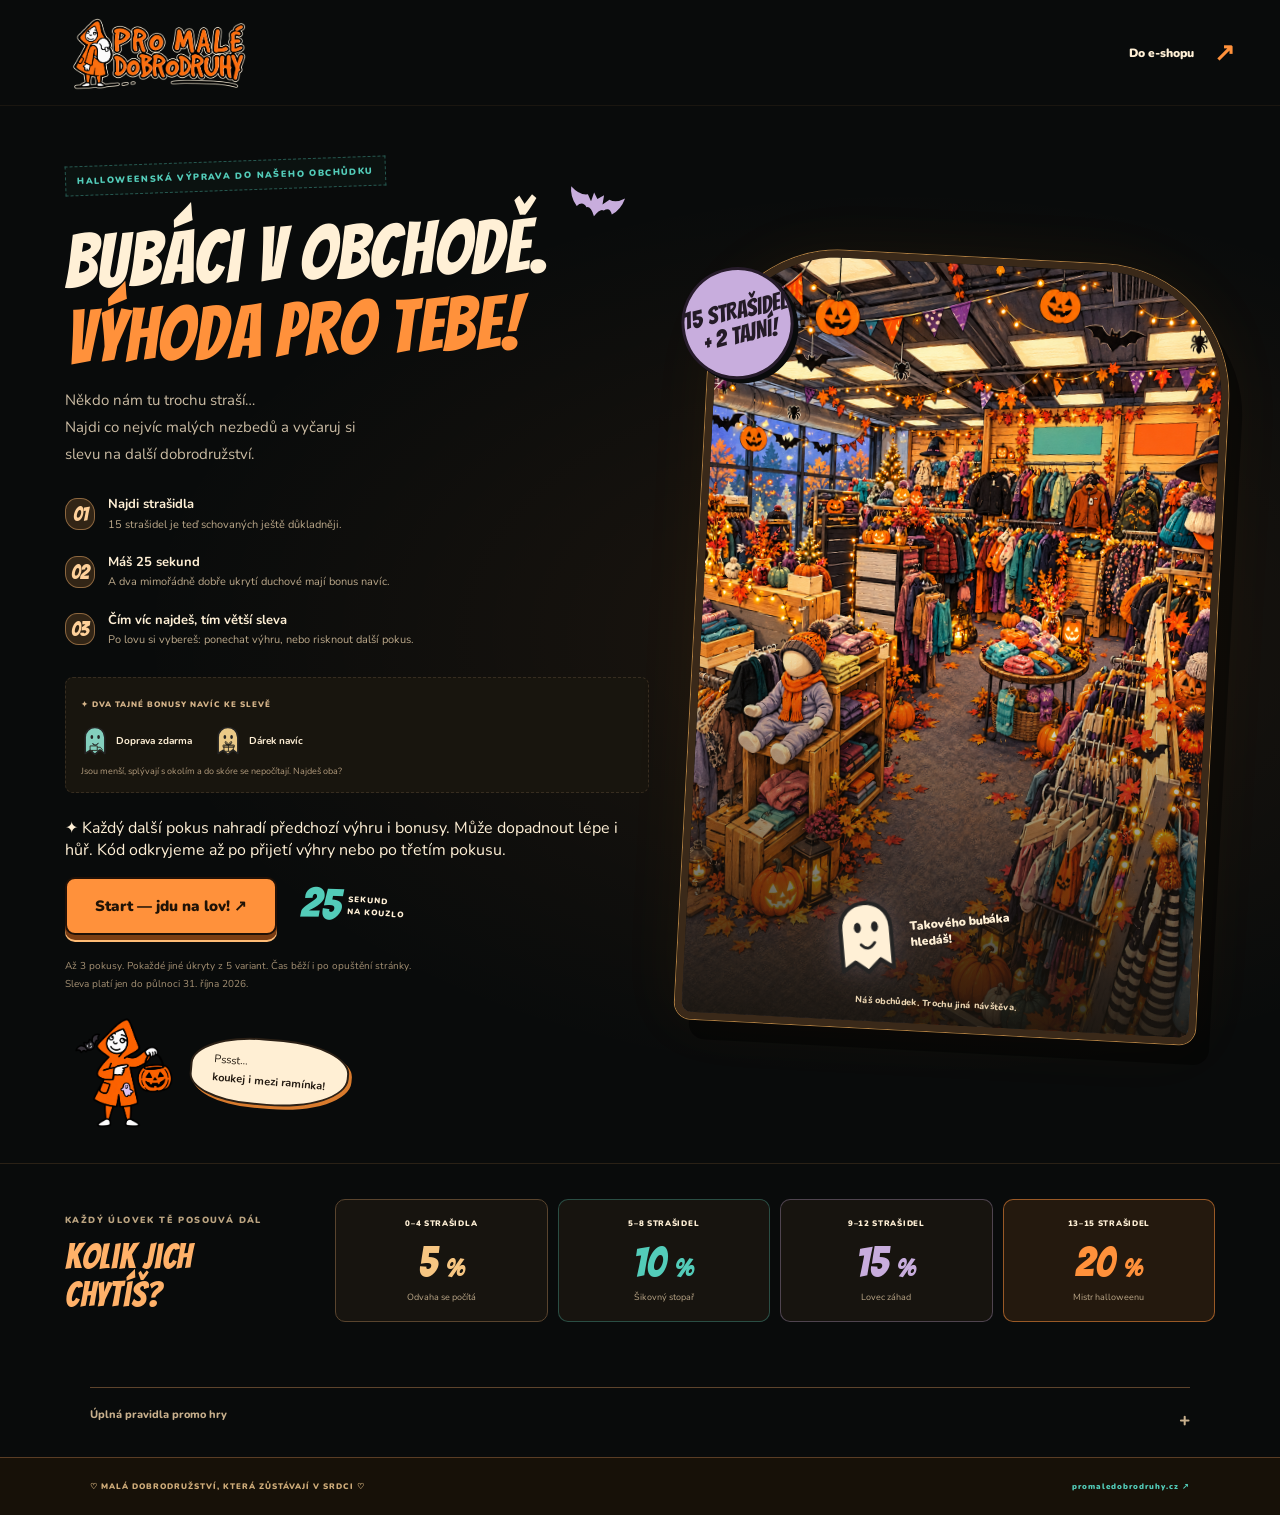
==== lov-strasidel/index.html @ b6579150 "Add three risk-or-keep attempts, delayed coupon reveal and glowing logo" ====
<!doctype html><html lang="cs"><head><meta charset="utf-8"><meta name="viewport" content="width=device-width,initial-scale=1"><meta name="theme-color" content="#090b0b"><title>Lov strašidel | Pro malé dobrodruhy</title><meta name="description" content="V našem obchůdku se schovává 15 strašidel. Za 25 sekund najdi 15 strašidel a dva tajné duchy. Vyčaruj si slevu, dopravu zdarma a dárek navíc."><link rel="stylesheet" href="style.css"></head><body>
<svg class="svg-library" width="0" height="0" aria-hidden="true"><defs><symbol id="ghost" viewBox="0 0 60 76"><path d="M8 66V30C8 1 51 0 52 30v36l-11-8-11 10-11-9Z" fill="currentColor" stroke="#242424" stroke-width="3.5" stroke-linejoin="round"/><ellipse cx="23" cy="29" rx="3" ry="4.5" fill="#242424"/><ellipse cx="38" cy="29" rx="3" ry="4.5" fill="#242424"/><path d="M25 44q6 7 12-1" fill="none" stroke="#242424" stroke-width="2.5" stroke-linecap="round"/></symbol><symbol id="bat" viewBox="0 0 120 65"><path d="M7 9q20 14 35 8l9 12 2-18 9 11 11-10 1 18 11-12q14 4 29-9-3 23-18 36-7-14-17-4-7-4-16 15-10-18-18-14-10-11-19 2Q9 29 7 9Z" fill="currentColor"/></symbol><symbol id="ghost-shipping" viewBox="0 0 60 76"><use href="#ghost"/><path d="M19 49h16v10H19zM35 52h7l4 5v2H35" fill="none" stroke="#29271f" stroke-width="2"/><circle cx="24" cy="60" r="2" fill="#29271f"/><circle cx="41" cy="60" r="2" fill="#29271f"/></symbol><symbol id="ghost-gift" viewBox="0 0 60 76"><use href="#ghost"/><path d="M21 49h21v12H21zM19 47h25v5H19zM31 47v14M31 47c-15-7-4-13 0 0 4-13 15-7 0 0" fill="none" stroke="#29271f" stroke-width="2" stroke-linejoin="round"/></symbol><symbol id="ghost-round" viewBox="0 0 60 76"><path d="M7 65V32C7 1 53 1 53 32v33l-12-7-11 10-11-10Z" fill="currentColor" stroke="#242424" stroke-width="3.5" stroke-linejoin="round"/><ellipse cx="23" cy="29" rx="3" ry="4.5" fill="#242424"/><ellipse cx="38" cy="29" rx="3" ry="4.5" fill="#242424"/><path d="M25 44q6 7 12-1" fill="none" stroke="#242424" stroke-width="2.5" stroke-linecap="round"/></symbol><symbol id="ghost-tall" viewBox="0 0 60 76"><path d="M13 67V28C13-1 48-1 48 28v38l-9-8-9 10-9-9Z" fill="currentColor" stroke="#242424" stroke-width="3.5" stroke-linejoin="round"/><ellipse cx="23" cy="29" rx="3" ry="4.5" fill="#242424"/><ellipse cx="38" cy="29" rx="3" ry="4.5" fill="#242424"/><path d="M25 44q6 7 12-1" fill="none" stroke="#242424" stroke-width="2.5" stroke-linecap="round"/></symbol><symbol id="ghost-tail" viewBox="0 0 60 76"><path d="M7 65V29C7 3 51 1 51 29v27q0 9 7 12l-17-6-11 7-11-10Z" fill="currentColor" stroke="#242424" stroke-width="3.5" stroke-linejoin="round"/><ellipse cx="23" cy="29" rx="3" ry="4.5" fill="#242424"/><ellipse cx="38" cy="29" rx="3" ry="4.5" fill="#242424"/><path d="M25 44q6 7 12-1" fill="none" stroke="#242424" stroke-width="2.5" stroke-linecap="round"/></symbol><symbol id="ghost-wisp" viewBox="0 0 60 76"><path d="M8 65V31C8 5 45 0 50 27l3 32 5 8-17-8-11 10-11-9Z" fill="currentColor" stroke="#242424" stroke-width="3.5" stroke-linejoin="round"/><ellipse cx="23" cy="29" rx="3" ry="4.5" fill="#242424"/><ellipse cx="38" cy="29" rx="3" ry="4.5" fill="#242424"/><path d="M25 44q6 7 12-1" fill="none" stroke="#242424" stroke-width="2.5" stroke-linecap="round"/></symbol></defs></svg>
<header class="site-header"><a href="#" id="home" aria-label="Pro malé dobrodruhy, úvod hry"><img src="logo.png" width="230" height="100" alt="Pro malé dobrodruhy"></a><a href="https://www.promaledobrodruhy.cz/" target="_blank" rel="noopener" class="shop-link">Do e-shopu <span>↗</span></a></header>
<main>
<section id="intro" class="screen intro-screen" aria-labelledby="intro-title"><div class="intro-copy"><span class="tag">HALLOWEENSKÁ VÝPRAVA DO NAŠEHO OBCHŮDKU</span><h1 id="intro-title">Bubáci v obchodě.<br><em>Výhoda pro tebe!</em><svg class="headline-bat" aria-hidden="true"><use href="#bat"/></svg></h1><p class="intro-lead">Někdo nám tu trochu straší…<br>Najdi co nejvíc malých nezbedů a vyčaruj si<br class="desktop"> slevu na další dobrodružství.</p><div class="quick-rules"><div><span>01</span><p><b>Najdi strašidla</b><br>15 strašidel je teď schovaných ještě důkladněji.</p></div><div><span>02</span><p><b>Máš 25 sekund</b><br>A dva mimořádně dobře ukrytí duchové mají bonus navíc.</p></div><div><span>03</span><p><b>Čím víc najdeš, tím větší sleva</b><br>Po lovu si vybereš: ponechat výhru, nebo risknout další pokus.</p></div></div><div class="secret-guide"><span class="secret-label">✦ DVA TAJNÉ BONUSY NAVÍC KE SLEVĚ</span><div><span><svg aria-hidden="true"><use href="#ghost-shipping"/></svg><b>Doprava zdarma</b></span><span><svg aria-hidden="true"><use href="#ghost-gift"/></svg><b>Dárek navíc</b></span></div><p>Jsou menší, splývají s okolím a do skóre se nepočítají. Najdeš oba?</p></div><p class="attempt-intro">✦ Každý další pokus nahradí předchozí výhru i bonusy. Může dopadnout lépe i hůř. Kód odkryjeme až po přijetí výhry nebo po třetím pokusu.</p><div class="start-row"><button id="start" class="button primary" disabled>Načítám obchůdek…</button><div class="time-badge"><b>25</b><span>SEKUND<br>NA KOUZLO</span></div></div><p id="start-error" role="alert" class="error"></p><p class="fine-print">Až 3 pokusy. Pokaždé jiné úkryty z 5 variant. Čas běží i po opuštění stránky.<br>Sleva platí jen do půlnoci 31. října 2026.</p><div class="mascot-note"><img src="dobrodruh.png" alt="Halloweenský dobrodruh s dýňovým košíkem"><p>Pssst…<br><b>koukej i mezi ramínka!</b></p></div></div><div class="shop-preview"><span class="preview-sticker">15 STRAŠIDEL<br>+ 2 TAJNÍ!</span><img id="preview-image" src="shop.png" alt="Kreslená halloweenská podoba našeho skutečného obchůdku s okny vlevo, regály, oblečením a uličkou uprostřed"><div class="preview-shade"></div><div class="ghost-example"><svg aria-hidden="true"><use href="#ghost"/></svg><span>Takového bubáka hledáš!</span></div><span class="preview-caption">Náš obchůdek. Trochu jiná návštěva.</span></div></section>
<section id="reward-guide" class="reward-guide" aria-labelledby="reward-title"><div class="reward-heading"><span class="eyebrow">KAŽDÝ ÚLOVEK TĚ POSOUVÁ DÁL</span><h2 id="reward-title">Kolik jich chytíš?</h2></div><div class="reward-tiers"><div><span>0–4 STRAŠIDLA</span><b>5 <small>%</small></b><em>Odvaha se počítá</em></div><div><span>5–8 STRAŠIDEL</span><b>10 <small>%</small></b><em>Šikovný stopař</em></div><div><span>9–12 STRAŠIDEL</span><b>15 <small>%</small></b><em>Lovec záhad</em></div><div><span>13–15 STRAŠIDEL</span><b>20 <small>%</small></b><em>Mistr halloweenu</em></div></div></section>
<section id="play" class="screen play-screen" hidden aria-labelledby="play-title"><div class="play-top"><div><span class="attempt-chip" id="attempt-label">POKUS 1 / 3</span><span class="eyebrow">LOV STRAŠIDEL</span><h2 id="play-title">Kdepak se schováváte?</h2></div><button id="zoom" class="small-button" aria-pressed="false">⊕ Zvětšit scénu</button></div><div class="play-layout"><aside class="game-sidebar"><div class="side-mascot"><img src="dobrodruh.png" alt=""><p>Najdi mě!<svg aria-hidden="true"><use href="#ghost"/></svg></p></div><div class="side-tip"><b>Malí, ale dobře schovaní.</b><p>Hledej i drobné tvářičky, které splývají s oblečením. Dva úplně nejmenší duchové mají tajné bonusy.</p></div><p class="side-footnote">Na mobilu můžeš scénu zvětšit a posouvat prstem.</p></aside><div class="game-center"><div class="hud"><div class="timer-wrap"><span>ZBÝVÁ</span><b id="time">0:25</b><div class="time-track"><i id="time-fill"></i></div></div><div class="score-wrap"><span>NALEZENO</span><b><span id="score">0</span><small> / 15</small></b></div><div class="reward-wrap"><span>TVÁ SLEVA</span><b id="live-reward">5 %</b></div></div><div class="bonus-status"><div id="bonus-shipping"><svg aria-hidden="true"><use href="#ghost-shipping"/></svg><span>Doprava zdarma<b>Zatím skryté</b></span></div><div id="bonus-gift"><svg aria-hidden="true"><use href="#ghost-gift"/></svg><span>Dárek navíc<b>Zatím skryté</b></span></div></div><p id="bonus-toast" class="bonus-toast" role="status" hidden></p><div id="scene-scroll" class="scene-scroll" tabindex="0" role="region" aria-label="Herní scéna obchůdku. Při zvětšení lze scénu posouvat."><div id="scene" class="scene"><img id="scene-image" src="shop.png" alt="Halloweensky vyzdobený obchod. Najdi ukrytá strašidla mezi regály, oblečením a dekoracemi." draggable="false"><div id="targets"></div><div id="countdown" class="countdown" hidden><span>PŘIPRAV OSTRÝ ZRAK</span><b id="count-number">3</b><p>Za chvíli vypustíme strašidla…</p></div></div></div><div class="game-bottom"><p id="next-reward">Ještě 5 strašidel pro slevu 10 %.</p><button id="back-result" class="small-button" hidden>Zpět k mému kódu ↗</button><span id="play-hint">Každé strašidlo můžeš chytit jen jednou.</span></div></div><aside class="progress-sidebar"><span class="eyebrow">CESTA ZA VÝHODOU</span><ol id="progress-tiers"><li data-min="13"><b>20 %</b><span>13–15 strašidel</span></li><li data-min="9"><b>15 %</b><span>9–12 strašidel</span></li><li data-min="5"><b>10 %</b><span>5–8 strašidel</span></li><li data-min="0" class="reached"><b>5 %</b><span>0–4 strašidla</span></li></ol><p>Jen do půlnoci<br><b>31. října</b></p></aside></div></section>
<section id="results" class="screen result-screen" hidden aria-labelledby="result-title"><div class="result-art"><img src="dobrodruh.png" alt="Dobrodruh slaví tvůj halloweenský úlovek"><svg class="result-ghost" aria-hidden="true"><use href="#ghost"/></svg><span>✧</span></div><div class="result-card"><span class="tag">ABRAKADABRA… MÁŠ DOLOVENO!</span><p id="result-stage" class="result-stage">VÝSLEDEK POKUSU</p><div class="result-count"><b id="final-score">0</b><span>Z 15 STRAŠIDEL</span></div><h1 id="result-title">Vyčaroval/a sis<br><em>slevu <span id="final-percent">5</span> %!</em></h1><p id="result-description"></p><div id="result-bonuses" class="result-bonuses"></div><div id="decision" class="decision" hidden><h2>Ponecháš si výhru?</h2><p>Další pokus <b>nahradí tuto slevu i nalezené bonusy</b>. Výhra může být vyšší i nižší. K předchozí už se nevrátíš.</p><button id="accept" class="button primary">Ponechat výhru a odkrýt kód ↗</button><button id="retry" class="button retry-button">Zkusit znovu</button><span>Nový pokus = nové úkryty. Stejná varianta se neopakuje.</span></div><div id="final-actions" hidden><div class="coupon"><span>JEDEN KÓD PRO VŠECHNY TVÉ VÝHODY</span><div><b id="coupon-code"></b><button id="copy" class="small-button">Zkopírovat</button></div></div><p id="copy-status" role="status"></p><p class="expiry">⏳ Sleva platí jen do půlnoci 31. října 2026.</p><a class="button primary" href="https://www.promaledobrodruhy.cz/" target="_blank" rel="noopener">Vybrat si dobrodružství <span>↗</span></a><button id="review" class="review-button">Prohlédnout, kde se strašidla schovávala</button><p class="fine-print">Na nákup od 800 Kč, maximální sleva 500 Kč. Bonusy jsou součástí kódu, nelze kombinovat s dalšími promo kódy.<br>Ukázka promo akce — kód čeká na aktivaci v e-shopu.</p></div></div></section>
<details id="full-rules"><summary>Úplná pravidla promo hry <span>+</span></summary><div><p>Máš nejvýše 3 pokusy po 25 sekundách. Na začátku náhodně vybereme pořadí z 5 různých variant úkrytů a vzhledu duchů. V tvých třech pokusech se varianta neopakuje a obnovení stránky ji nezmění. Po prvním a druhém pokusu můžeš výhru přijmout, nebo ji zahodit a hrát znovu. Další pokus ruší předchozí slevu i bonusy; nezachovává se nejlepší výsledek. Přijetím výhry hra končí. Po třetím pokusu se přijme poslední výhra automaticky. Kód se ukáže až při přijetí konečné výhry. Prohlídka úkrytů je dostupná až po uzavření hry.</p><p>V obchůdku je 15 běžných strašidel a 2 mimořádně obtížní bonusoví duchové. Bonusový duch s vozíkem odemkne dopravu zdarma, duch s balíčkem dárek k objednávce. Každý bonus lze získat jednou a slevu nesnižuje. Bonusoví duchové se do počtu pro slevu nezapočítávají. Po stisknutí Start proběhne krátké odpočítání a začne běžet 25 sekund. Každé strašidlo se započítá jednou. Hra končí po 25 sekundách nebo ihned po nalezení všech 15 běžných strašidel a obou bonusových duchů. Samotné nalezení 15 běžných strašidel čas neukončí, aby zůstala šance najít bonusy. Čas pokračuje i po přepnutí karty či obnovení stránky.</p><p>0–4 úlovky = sleva 5 %, 5–8 = 10 %, 9–12 = 15 %, 13–15 = 20 %. Slevu a nalezené bonusy obdržíš pod jedním společným kódem až po potvrzení výhry. Předchozí kódy se nezobrazují. Konkrétní dárek bude upřesněn před kampaní. Navržené podmínky: nákup od 800 Kč, maximální sleva 500 Kč, bez kombinace s dalšími kódy. Platnost jen do půlnoci 31. 10. 2026, čas v Praze. Podmínky je třeba potvrdit a kódy nastavit v e-shopu před rozesílkou.</p><p>Nejvýše 3 pokusy v tomto prohlížeči. Průběh, použité varianty a konečný výsledek se ukládají pouze do jeho místního úložiště; vymazání dat nebo jiné zařízení tento limit obejde. Pro ostré omezení na jednoho příjemce emailu je potřeba napojit jedinečné pozvánky a serverové ověření. Jde o ukázku připravované promo akce, kódy zatím nejsou aktivní.</p></div></details>
</main><footer><span>♡ MALÁ DOBRODRUŽSTVÍ, KTERÁ ZŮSTÁVAJÍ V SRDCI ♡</span><a href="https://www.promaledobrodruhy.cz/" target="_blank" rel="noopener">promaledobrodruhy.cz ↗</a></footer><div id="live" class="sr-only" aria-live="polite"></div><script type="module" src="app.js"></script></body></html>
---- lov-strasidel/style.css ----
@import url('https://fonts.googleapis.com/css2?family=Bangers&family=Nunito:wght@400;600;700;800;900&display=swap');
:root{--black:#090b0b;--cream:#fff0d6;--orange:#ff913b;--mint:#53ccb9;--purple:#c8addd}*{box-sizing:border-box}[hidden]{display:none!important}html{scroll-behavior:smooth}body{margin:0;color:var(--cream);background:var(--black);font-family:Nunito,Arial,sans-serif}a{color:inherit;text-decoration:none}button{font:inherit;cursor:pointer}button:disabled{cursor:default}button:focus-visible,a:focus-visible,summary:focus-visible,.scene-scroll:focus-visible{outline:3px solid var(--mint);outline-offset:5px}.svg-library{position:absolute;pointer-events:none}.site-header{max-width:1320px;margin:auto;padding:10px 45px;height:106px;display:flex;align-items:center;justify-content:space-between;border-bottom:1px solid #4d382340}.site-header img{width:225px;height:90px;object-fit:contain}.shop-link{display:flex;align-items:center;gap:20px;font-size:12px;font-weight:900}.shop-link span{color:var(--orange);font-size:25px}main{max-width:1320px;margin:auto}.intro-screen{display:grid;grid-template-columns:1.12fr 1fr;gap:45px;padding:55px 65px 35px;position:relative;isolation:isolate}.intro-screen:before{content:'';position:absolute;inset:0;z-index:-1;background:radial-gradient(ellipse at 70% 50%,#ff913b15,transparent 60%)}.tag{display:inline-block;color:var(--mint);border:1px dashed #53ccb960;padding:8px 11px;font-size:9px;font-weight:900;letter-spacing:1.4px;transform:rotate(-2deg);background:#10221d55}h1{font:400 clamp(56px,5.8vw,84px)/1.02 Bangers,Impact,sans-serif;letter-spacing:.7px;margin:23px 0 22px;position:relative;transform:rotate(-2deg)}h1 em{font-style:normal;color:var(--orange)}.headline-bat{position:absolute;width:62px;height:37px;right:20px;top:-20px;color:var(--purple);transform:rotate(15deg)}.intro-lead{font-size:15px;color:#cbbca4;line-height:1.8}.quick-rules{margin:25px 0 27px;display:grid;gap:17px}.quick-rules>div{display:flex;gap:13px;align-items:center}.quick-rules>div>span{width:30px;height:32px;display:grid;place-items:center;background:#322516;border:1px solid #8d673f;color:#ffd19a;border-radius:40% 47% 40% 45%;font:20px Bangers}.quick-rules p{margin:0;font-size:11px;line-height:1.7;color:#bba88a}.quick-rules b{font-size:13px;color:#fff0d6}.start-row{display:flex;align-items:center;gap:24px}.button{border:2px solid #211107;border-radius:10px;background:var(--orange);color:#211306;padding:17px 28px;display:flex;align-items:center;justify-content:center;gap:20px;font-size:15px;font-weight:900;box-shadow:0 5px 0 #7b3d13,0 7px 0 #ffbb75;transition:transform .2s,filter .2s}.button:hover:not(:disabled){filter:brightness(1.08);transform:translateY(-2px)}.button:disabled{background:#574430;color:#c5b5a0;box-shadow:none}.time-badge{display:flex;gap:8px;align-items:center;transform:rotate(4deg)}.time-badge b{font:43px Bangers;color:var(--mint)}.time-badge span{font-size:8px;line-height:1.5;letter-spacing:1px;font-weight:900}.fine-print{font-size:10px;line-height:1.8;color:#a59174;margin-top:22px}.error{color:#ffc796;font-size:12px;line-height:1.7}.error:empty{display:none}.mascot-note{display:flex;height:130px;align-items:center;gap:0;margin:15px 0 -10px 0}.mascot-note img{width:125px;height:125px;object-fit:contain}.mascot-note p{font-size:11px;line-height:1.6;background:#ffefd4;color:#231a11;border-radius:45% 43% 50% 39%;padding:14px 21px;transform:rotate(5deg);border:2px solid #2b2016;box-shadow:3px 3px 0 #d97b2d}.shop-preview{position:relative;align-self:center;width:100%;border:7px solid #3a2919;border-radius:130px 130px 16px 16px;transform:rotate(3deg);box-shadow:0 0 0 1px #ad7d41,15px 20px 0 #0007,0 0 65px #ff8b1a0e;isolation:isolate}.shop-preview>img{width:100%;display:block;border-radius:123px 123px 9px 9px;aspect-ratio:2/3;object-fit:cover}.preview-sticker{position:absolute;top:15px;left:-36px;z-index:3;background:var(--purple);color:#241b27;border:3px solid #271c2b;border-radius:50%;width:112px;height:112px;display:grid;place-content:center;text-align:center;font:25px/1 Bangers;transform:rotate(-15deg);box-shadow:4px 5px 0 #090b0b}.preview-shade{position:absolute;inset:50% 0 0;background:linear-gradient(transparent,#15120de8);border-radius:0 0 9px 9px;pointer-events:none}.ghost-example{position:absolute;bottom:50px;left:50%;transform:translateX(-50%) rotate(-8deg);display:flex;align-items:center;gap:8px;width:220px}.ghost-example svg{width:72px;height:87px;color:var(--cream);filter:drop-shadow(0 0 14px #d6c1e633)}.ghost-example span{font-size:12px;font-weight:900;max-width:125px}.preview-caption{position:absolute;bottom:15px;left:0;width:100%;text-align:center;font-size:9px;color:#ead4b1;font-weight:800;letter-spacing:.3px}.reward-guide{padding:35px 65px 45px;display:flex;gap:50px;align-items:center;border-top:1px solid #6c4e2d55}.eyebrow{font-size:9px;letter-spacing:1.4px;color:#bba481;font-weight:900}h2{font:400 35px/1.1 Bangers;letter-spacing:.7px;margin:9px 0 0;color:#ffb169}.reward-heading{max-width:220px;flex-shrink:0}.reward-tiers{display:grid;grid-template-columns:repeat(4,1fr);gap:10px;width:100%}.reward-tiers>div{padding:18px 10px;border:1px solid #59442e;border-radius:10px;background:#17140f;display:flex;align-items:center;flex-direction:column}.reward-tiers>div:nth-child(2){border-color:#53ccb950}.reward-tiers>div:nth-child(3){border-color:#c8addd50}.reward-tiers>div:nth-child(4){border-color:#ff913b88;background:#24190e}.reward-tiers span{font-size:8px;font-weight:900;letter-spacing:.7px}.reward-tiers b{font:42px Bangers;color:#f7c682;margin-top:11px}.reward-tiers>div:nth-child(2) b{color:var(--mint)}.reward-tiers>div:nth-child(3) b{color:var(--purple)}.reward-tiers>div:nth-child(4) b{color:var(--orange)}.reward-tiers small{font-size:25px}.reward-tiers em{font-style:normal;font-size:9px;color:#bba788;margin-top:6px;text-align:center}.play-screen{padding:24px 45px 35px}.play-top{display:flex;justify-content:space-between;align-items:center;gap:20px;max-width:1120px;margin:auto auto 22px}.play-top h2{font-size:34px}.small-button{border:1px solid #7c5b38;border-radius:25px;background:#211b12;color:#f2d7ad;font-size:11px;font-weight:800;padding:10px 15px}.small-button:hover{border-color:var(--mint);color:var(--mint)}.play-layout{display:grid;grid-template-columns:190px minmax(0,560px) 160px;gap:36px;justify-content:center;align-items:start}.game-sidebar{padding-top:65px}.side-mascot{position:relative;margin-left:-25px}.side-mascot img{width:210px;height:230px;object-fit:contain}.side-mascot p{font:23px Bangers;color:var(--mint);display:flex;align-items:center;margin:0 0 30px 24px;transform:rotate(-5deg)}.side-mascot svg{width:35px;height:44px;color:var(--cream);margin-left:12px}.side-tip{border-top:1px dashed #76573680;padding-top:24px}.side-tip b{font-size:13px;line-height:1.7}.side-tip p,.side-footnote{font-size:11px;line-height:1.9;color:#b3a084}.side-footnote{margin-top:30px;color:#8d7c63}.game-center{min-width:0}.hud{display:grid;grid-template-columns:1fr 1fr 1fr;border:1px solid #95673d;border-radius:13px 13px 0 0;background:#19150fee;padding:13px 10px;position:sticky;top:0;z-index:15;backdrop-filter:blur(14px);text-align:center}.hud>div+div{border-left:1px solid #654b30}.hud>div>span{font-size:8px;letter-spacing:1.4px;font-weight:900;color:#b8a182}.hud b{display:block;font:34px Bangers;letter-spacing:1px;line-height:1.2;color:var(--cream)}.hud small{font-size:18px;color:#987c5e}.hud .reward-wrap b{color:var(--mint)}.time-track{width:80%;max-width:100px;height:3px;margin:7px auto 0;background:#62472d;border-radius:4px;overflow:hidden}.time-track i{display:block;width:100%;height:100%;background:var(--mint);transition:width .15s linear}.urgent .timer-wrap b{color:#ff966c}.urgent .time-track i{background:#ff966c}.scene-scroll{overflow:auto;max-height:82svh;border:2px solid #79522e;border-top:0;background:#17120e;scrollbar-color:#a77c48 #21180e;touch-action:pan-x pan-y;overscroll-behavior:contain}.scene{position:relative;width:100%;aspect-ratio:2/3;isolation:isolate}.scene>img{position:absolute;inset:0;width:100%;height:100%;object-fit:cover;user-select:none;pointer-events:none}.scene-scroll.zoomed .scene{min-width:850px}.scene-scroll.zoomed{max-height:72svh}#targets{position:absolute;inset:0}.target{position:absolute;transform:translate(-50%,-50%);width:var(--ghost-size);min-width:44px;min-height:44px;aspect-ratio:1/1.15;padding:0;border:0;background:none;color:var(--ghost-color);display:flex;align-items:center;justify-content:center;touch-action:manipulation;isolation:isolate;transition:opacity .3s}.target svg{width:70%;height:86%;transform:rotate(var(--rotation));opacity:.86;overflow:visible;filter:drop-shadow(0 1px 1px #211a1644)}.target:hover:not(:disabled) svg{filter:drop-shadow(0 0 5px #ffe2b2);opacity:1}.target:focus-visible{outline:2px dashed #fff0c2;outline-offset:0}.caught-mark{position:absolute;inset:0;display:none;align-items:center;justify-content:center;border:2px solid var(--mint);background:#122c23cc;border-radius:50%;font-weight:900;color:#9af5db;font-size:26px}.target.found{opacity:0;pointer-events:none}.target.just-found{opacity:1;z-index:4}.target.just-found svg{display:none}.target.just-found .caught-mark{display:flex;animation:catch-pop .6s ease-out both}.review-mode .target.found{opacity:1}.review-mode .target.found svg{opacity:1;filter:drop-shadow(0 0 4px #53ccb9)}.review-mode .target.found{border:2px solid var(--mint);border-radius:50%;background:#53ccb930}.target.revealed{border:2px dashed #ffb56c;border-radius:50%;background:#3c241aa8}.target.revealed svg{opacity:1}.countdown{position:absolute;inset:0;z-index:10;display:flex;flex-direction:column;align-items:center;justify-content:center;background:#0b0e0bea;backdrop-filter:blur(16px);text-align:center}.countdown>span{font-size:11px;letter-spacing:2px;color:var(--mint);font-weight:900}.countdown b{font:150px Bangers;color:var(--orange);text-shadow:5px 6px 0 #683111;line-height:1.3}.countdown p{font-size:12px;color:#b8a78d}.game-bottom{border:1px solid #79522e;border-top:0;border-radius:0 0 13px 13px;background:#19150f;padding:13px 15px;text-align:center}.game-bottom p{font-size:11px;margin:0 0 5px;font-weight:900;color:#ffd5a0}.game-bottom>span{font-size:9px;color:#a18d6f}.game-bottom button{margin-top:9px}.progress-sidebar{padding-top:65px}.progress-sidebar ol{list-style:none;padding:0;margin:20px 0;display:grid;gap:12px}.progress-sidebar li{border:1px solid #4b3b2b;padding:16px;border-radius:9px;background:#17130e;position:relative;opacity:.55}.progress-sidebar li b{font:30px Bangers;color:#e6c7a0;display:block}.progress-sidebar li span{font-size:10px;color:#b5a182;display:block;margin-top:5px}.progress-sidebar li.reached{opacity:1;border-color:#53ccb9;background:#10231c}.progress-sidebar li.reached b{color:var(--mint)}.progress-sidebar li.reached:after{content:'✓';position:absolute;right:13px;top:18px;color:var(--mint)}.progress-sidebar>p{font-size:11px;color:#bca584;line-height:1.8;text-align:center;margin-top:24px}.result-screen{display:grid;grid-template-columns:.85fr 1.15fr;gap:25px;max-width:1020px;margin:auto;padding:45px 55px 65px;align-items:center}.result-art{position:relative;isolation:isolate}.result-art:before{content:'';position:absolute;inset:-20px;border-radius:50%;background:radial-gradient(circle,#ff913b16,transparent 68%);z-index:-1}.result-art>img{width:100%;max-height:520px;object-fit:contain;transform:rotate(-4deg)}.result-ghost{position:absolute;right:0;top:0;width:65px;height:82px;color:var(--purple);transform:rotate(10deg);animation:float 5s ease-in-out infinite}.result-art>span{position:absolute;left:-15px;bottom:35px;font-size:60px;color:var(--mint)}.result-count{display:flex;align-items:center;gap:12px;margin:25px 0 0}.result-count b{font:58px Bangers;color:var(--mint)}.result-count span{font-size:10px;letter-spacing:1px;font-weight:900;color:#a7967a}.result-card h1{font-size:65px;margin-top:8px}.result-card>p{font-size:12px;line-height:1.8;color:#b9a78b}.coupon{border:2px dashed #ae7c42;background:#231a0f;border-radius:10px;padding:15px 19px;margin-top:20px}.coupon>span{font-size:8px;letter-spacing:1.5px;color:#a9926f;font-weight:900}.coupon>div{display:flex;align-items:center;justify-content:space-between;gap:10px;margin-top:8px}.coupon b{font-size:21px;letter-spacing:1px;color:#ffe0ae}.coupon .small-button{background:#f7d9a7;color:#291b09;font-size:10px;border:0;border-radius:6px;padding:10px}.result-card #copy-status{font-size:10px;min-height:18px;color:var(--mint);margin:9px 0}.result-card .expiry{color:#ffd1a2;font-weight:900;font-size:11px;margin:14px 0 20px}.review-button{display:block;background:none;border:0;text-decoration:underline;color:#c9b08d;font-size:10px;margin:22px auto 0;padding:5px}.result-card .fine-print{font-size:9px;line-height:1.8;margin-top:19px}.result-card .tag{font-size:8px}details{max-width:1100px;margin:20px auto 35px;border-top:1px solid #5e442c}summary{padding-top:19px;font-size:11px;font-weight:800;color:#c8b08d;cursor:pointer;list-style:none}summary>span{float:right;font-size:19px}details>div{font-size:11px;line-height:1.9;color:#b29f82;max-width:1000px}footer{border-top:1px solid #5a3d24;background:#171108;display:flex;justify-content:space-between;gap:25px;padding:23px max(25px,calc((100vw - 1100px)/2));font-size:8px;letter-spacing:1px;font-weight:900;color:#d0ad7a}footer a{color:var(--mint)}.sr-only{position:absolute;width:1px;height:1px;margin:-1px;padding:0;overflow:hidden;clip:rect(0,0,0,0);white-space:nowrap;border:0}@keyframes catch-pop{0%{transform:scale(.6);opacity:0}30%{transform:scale(1.25);opacity:1}100%{transform:translateY(-13px) scale(1);opacity:0}}@keyframes float{50%{transform:translateY(-10px) rotate(5deg)}}
@media(max-width:1050px){.intro-screen{padding:40px;gap:30px}h1{font-size:66px}.start-row{gap:15px}.time-badge b{font-size:34px}.button{padding:16px 20px;font-size:13px}.reward-guide{padding:30px 40px;gap:25px}.reward-heading{max-width:170px}.reward-heading h2{font-size:30px}.play-layout{grid-template-columns:130px minmax(0,500px) 120px;gap:20px}.side-mascot img{width:160px;height:190px}.side-mascot p{margin-left:15px;font-size:19px}.side-tip b{font-size:11px}.progress-sidebar li{padding:13px}.site-header{padding:10px 30px}details{margin:20px 35px 30px}}
@media(max-width:760px){.site-header{height:87px;padding:8px 20px}.site-header img{width:170px;height:72px}.shop-link{font-size:10px;gap:12px}.shop-link span{font-size:21px}.intro-screen{padding:30px 24px 20px;grid-template-columns:1fr;gap:35px}.tag{font-size:8px;letter-spacing:.8px}h1{font-size:clamp(52px,10.7vw,76px);margin:22px 0}.headline-bat{width:48px;right:0;top:-16px}.intro-lead{font-size:13px;line-height:1.8}.quick-rules{gap:18px}.quick-rules p{font-size:10px}.quick-rules b{font-size:12px}.start-row{gap:23px}.start-row .button{padding:16px 23px;font-size:13px;flex:1;max-width:290px}.time-badge b{font-size:36px}.time-badge span{font-size:7px}.fine-print{font-size:9px;line-height:1.8}.mascot-note{height:95px;margin-top:12px}.mascot-note img{width:95px;height:95px}.mascot-note p{font-size:9px;padding:12px 17px}.shop-preview{max-width:360px;margin:10px auto 20px;transform:rotate(2deg);width:calc(100% - 20px);border-width:5px;border-radius:100px 100px 13px 13px}.shop-preview>img{border-radius:95px 95px 8px 8px}.preview-sticker{left:-18px;top:10px;width:87px;height:87px;font-size:21px}.ghost-example{bottom:42px}.preview-caption{font-size:8px}.reward-guide{padding:30px 24px;display:block}.reward-heading{max-width:none;margin-bottom:20px}.reward-heading h2{font-size:35px}.reward-tiers{gap:8px;grid-template-columns:repeat(2,1fr)}.reward-tiers>div{padding:17px 10px}.reward-tiers span{font-size:8px}.reward-tiers b{font-size:43px}.reward-tiers em{font-size:10px}.play-screen{padding:20px 14px 28px}.play-top{gap:12px;margin-bottom:17px}.play-top h2{font-size:26px;margin-top:5px}.play-top .eyebrow{font-size:8px}.small-button{font-size:9px;padding:9px 11px}.play-layout{display:block}.game-sidebar,.progress-sidebar{display:none}.game-center{max-width:550px;margin:auto}.hud{padding:10px 6px}.hud b{font-size:30px}.hud>div>span{font-size:7px}.scene-scroll{max-height:none}.scene-scroll.zoomed{max-height:65svh}.scene-scroll.zoomed .scene{min-width:650px}.target{min-width:44px;min-height:44px}.target svg{width:58%;height:78%;opacity:.9}.game-bottom p{font-size:10px}.game-bottom>span{font-size:8px}.countdown b{font-size:120px}.countdown>span{font-size:9px}.countdown p{font-size:10px}.result-screen{display:flex;flex-direction:column-reverse;padding:30px 25px;gap:10px}.result-card{width:100%;max-width:450px}.result-card h1{font-size:58px}.result-count{margin-top:20px}.result-count b{font-size:48px}.result-card .tag{font-size:8px}.result-card>p{font-size:11px}.coupon{padding:14px}.coupon b{font-size:20px}.coupon .small-button{font-size:9px;padding:9px}.result-card .button{font-size:13px}.result-art{max-width:240px;width:70%;margin:20px auto 0}.result-ghost{width:45px;height:60px;right:-10px}.result-art>span{font-size:40px}.result-card .fine-print{font-size:8px}.result-card .expiry{font-size:10px}details{margin:15px 25px 28px}summary{font-size:10px}details>div{font-size:10px}footer{display:block;text-align:center;font-size:7px;line-height:1.8;padding:20px}footer a{display:block;margin-top:9px}.desktop{display:none}}
@media(prefers-reduced-motion:reduce){*,*:before,*:after{animation:none!important;scroll-behavior:auto!important;transition:none!important}}
/* Expert hunt: quieter artwork, unchanged accessible hit areas, two rare bonuses. */
.secret-guide{margin:20px 0 24px;border:1px dashed #8d705244;background:#18150e;padding:13px 15px;border-radius:8px}.secret-label{font-size:8px;font-weight:900;letter-spacing:1px;color:#d6b58a}.secret-guide>div{display:flex;gap:22px;margin:11px 0 6px}.secret-guide>div>span{display:flex;gap:7px;align-items:center;font-size:10px}.secret-guide svg{width:28px;height:34px;color:#83cfbd}.secret-guide>div>span:last-child svg{color:#eac987}.secret-guide p{font-size:9px;color:#b39c7d;line-height:1.7;margin:0}.target{cursor:crosshair}.scene{cursor:crosshair}.target svg{opacity:var(--ghost-opacity);transform:rotate(var(--rotation)) scale(var(--art-scale));filter:none}.target:hover:not(:disabled) svg{opacity:var(--ghost-opacity);filter:none}.target:focus-visible svg{opacity:1}.review-mode .target svg{opacity:1!important;transform:rotate(var(--rotation)) scale(1)!important;filter:none!important}.review-mode .bonus-target:after{content:'✦';position:absolute;right:-8px;top:-12px;color:#ffce78;font-size:19px;text-shadow:0 1px 4px black}.review-mode .target.found svg{filter:drop-shadow(0 0 3px #53ccb9)!important}.bonus-status{display:grid;grid-template-columns:1fr 1fr;gap:1px;background:#62452c;border-left:2px solid #79522e;border-right:2px solid #79522e}.bonus-status>div{display:flex;gap:7px;align-items:center;justify-content:center;background:#171510;padding:9px 6px;color:#b19e84;min-width:0}.bonus-status svg{width:22px;height:28px;color:#a2927a;flex-shrink:0}.bonus-status span{font-size:10px;line-height:1.5;font-weight:800}.bonus-status b{display:block;font-size:8px;font-weight:600;color:#7d715f}.bonus-status>div.unlocked{background:#10291f;color:#abf1d3}.bonus-status>div.unlocked svg,.bonus-status>div.unlocked b{color:#73dfb8}.game-center{position:relative}.bonus-toast{position:absolute;top:150px;left:5%;width:90%;border:1px solid #79dbaf;background:#123324f2;color:#bdffe0;border-radius:10px;padding:12px;text-align:center;font-size:12px;font-weight:900;z-index:20;box-shadow:0 5px 22px #0008;pointer-events:none}.result-bonuses{display:grid;gap:9px;margin-top:18px}.result-bonus{display:flex;gap:11px;align-items:center;border:1px solid #5b483233;background:#17130f;padding:11px 13px;border-radius:9px;color:#8f7d62}.result-bonus svg{width:30px;height:38px;flex-shrink:0}.result-bonus>div{flex:1}.result-bonus b{font-size:12px;display:block}.result-bonus span{font-size:9px;display:block;margin-top:3px}.result-bonus strong{font-size:22px}.result-bonus.earned{border-color:#53ccb988;background:#10291e;color:#83e2b8}.result-bonus.earned b{color:#d0ffe8}.coupon>span{font-size:7px;letter-spacing:.9px}.coupon b{font-size:18px;letter-spacing:.7px}.scene-scroll{max-height:76svh}.preview-sticker{font-size:24px}@media(max-width:760px){.target svg{opacity:var(--ghost-opacity);transform:rotate(var(--rotation)) scale(var(--art-scale))}.scene-scroll{max-height:none}.secret-guide{padding:11px 12px}.secret-guide>div{gap:15px}.secret-guide>div>span{font-size:9px}.secret-guide p{font-size:8px}.bonus-status span{font-size:9px}.bonus-status b{font-size:7px}.bonus-status svg{width:20px;height:25px}.bonus-toast{top:136px;font-size:10px}.coupon b{font-size:16px;letter-spacing:.4px}.preview-sticker{font-size:19px}.result-bonus b{font-size:11px}.result-bonus span{font-size:8px}}
h1[tabindex="-1"]:focus,h2[tabindex="-1"]:focus{outline:none}
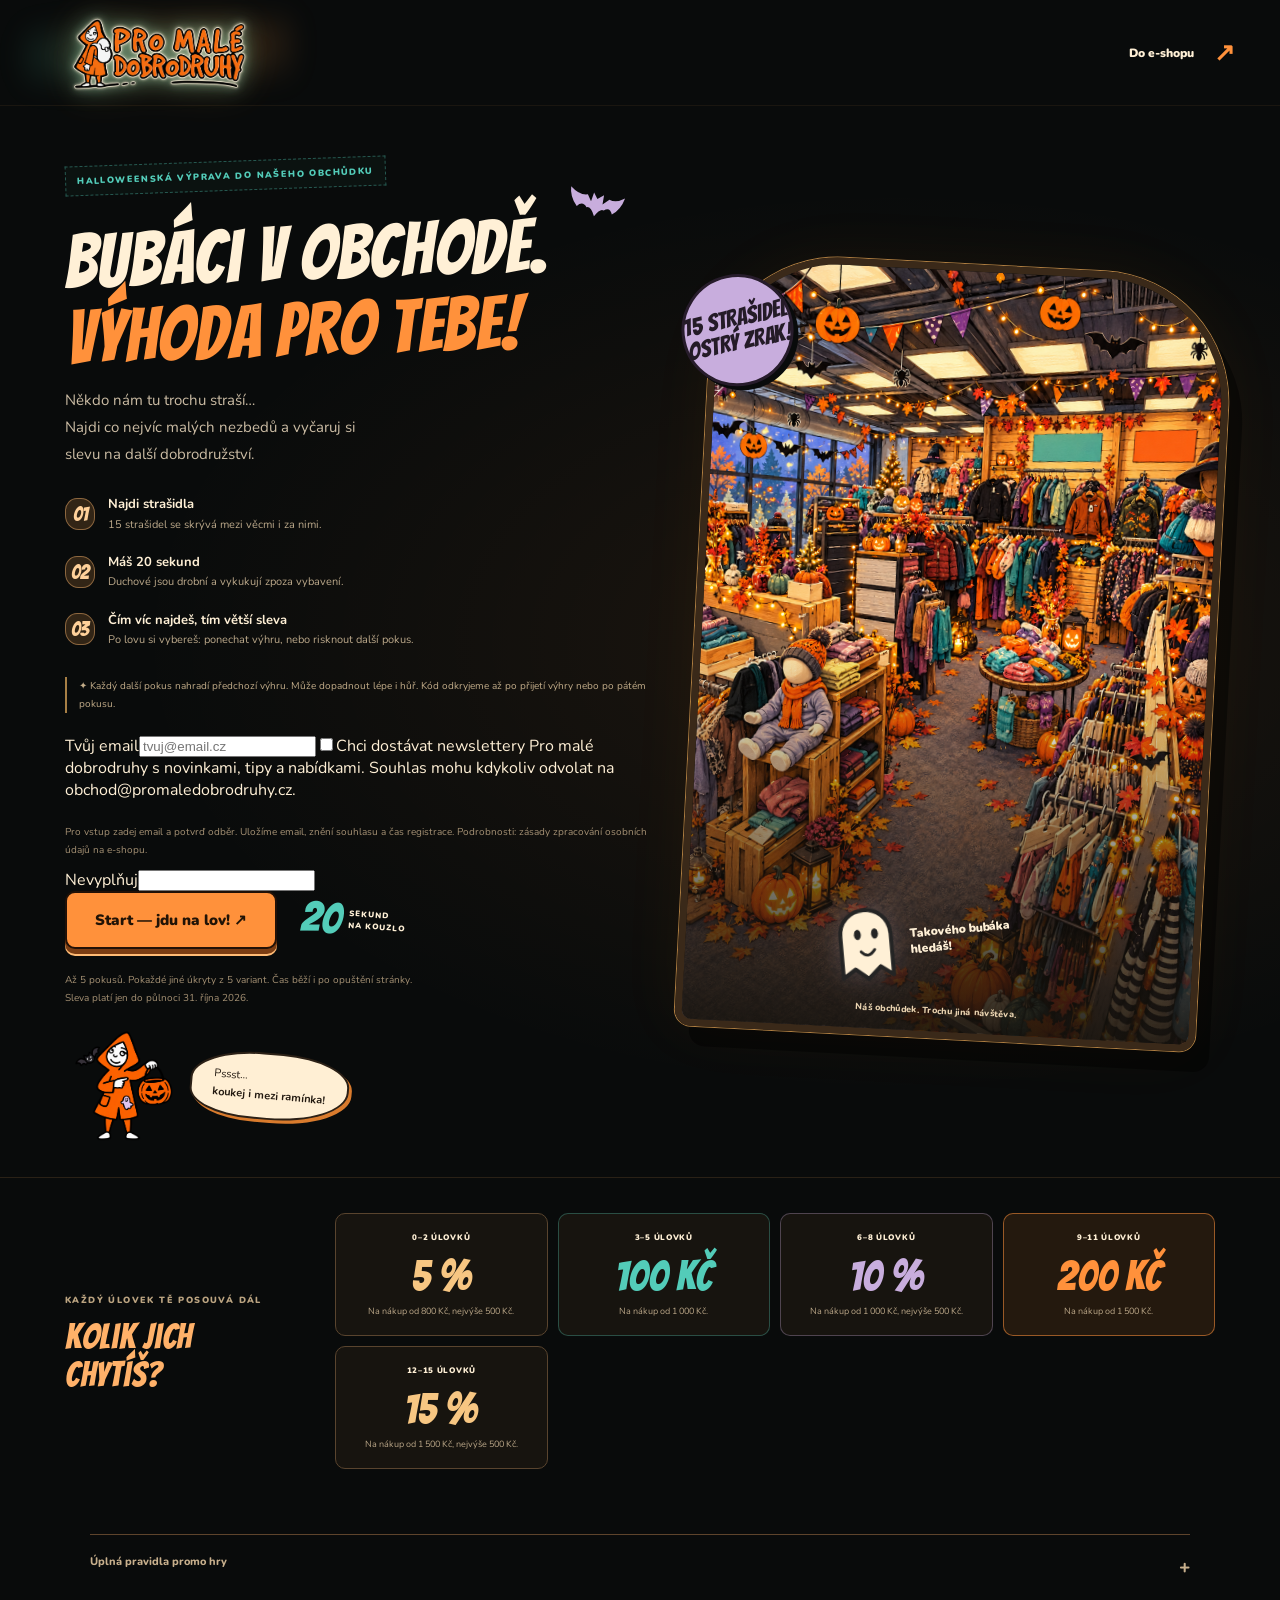
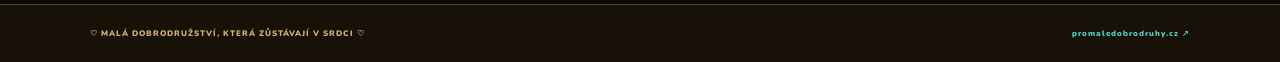
==== commit e25442d0: "Update Halloween hunt: 20 seconds, five attempts and email registration" ====
--- a/lov-strasidel/index.html
+++ b/lov-strasidel/index.html
@@ -1,10 +1,10 @@
-<!doctype html><html lang="cs"><head><meta charset="utf-8"><meta name="viewport" content="width=device-width,initial-scale=1"><meta name="theme-color" content="#090b0b"><title>Lov strašidel | Pro malé dobrodruhy</title><meta name="description" content="V našem obchůdku se schovává 15 strašidel. Za 25 sekund najdi 15 strašidel a dva tajné duchy. Vyčaruj si slevu, dopravu zdarma a dárek navíc."><link rel="stylesheet" href="style.css"></head><body>
-<svg class="svg-library" width="0" height="0" aria-hidden="true"><defs><symbol id="ghost" viewBox="0 0 60 76"><path d="M8 66V30C8 1 51 0 52 30v36l-11-8-11 10-11-9Z" fill="currentColor" stroke="#242424" stroke-width="3.5" stroke-linejoin="round"/><ellipse cx="23" cy="29" rx="3" ry="4.5" fill="#242424"/><ellipse cx="38" cy="29" rx="3" ry="4.5" fill="#242424"/><path d="M25 44q6 7 12-1" fill="none" stroke="#242424" stroke-width="2.5" stroke-linecap="round"/></symbol><symbol id="bat" viewBox="0 0 120 65"><path d="M7 9q20 14 35 8l9 12 2-18 9 11 11-10 1 18 11-12q14 4 29-9-3 23-18 36-7-14-17-4-7-4-16 15-10-18-18-14-10-11-19 2Q9 29 7 9Z" fill="currentColor"/></symbol><symbol id="ghost-shipping" viewBox="0 0 60 76"><use href="#ghost"/><path d="M19 49h16v10H19zM35 52h7l4 5v2H35" fill="none" stroke="#29271f" stroke-width="2"/><circle cx="24" cy="60" r="2" fill="#29271f"/><circle cx="41" cy="60" r="2" fill="#29271f"/></symbol><symbol id="ghost-gift" viewBox="0 0 60 76"><use href="#ghost"/><path d="M21 49h21v12H21zM19 47h25v5H19zM31 47v14M31 47c-15-7-4-13 0 0 4-13 15-7 0 0" fill="none" stroke="#29271f" stroke-width="2" stroke-linejoin="round"/></symbol><symbol id="ghost-round" viewBox="0 0 60 76"><path d="M7 65V32C7 1 53 1 53 32v33l-12-7-11 10-11-10Z" fill="currentColor" stroke="#242424" stroke-width="3.5" stroke-linejoin="round"/><ellipse cx="23" cy="29" rx="3" ry="4.5" fill="#242424"/><ellipse cx="38" cy="29" rx="3" ry="4.5" fill="#242424"/><path d="M25 44q6 7 12-1" fill="none" stroke="#242424" stroke-width="2.5" stroke-linecap="round"/></symbol><symbol id="ghost-tall" viewBox="0 0 60 76"><path d="M13 67V28C13-1 48-1 48 28v38l-9-8-9 10-9-9Z" fill="currentColor" stroke="#242424" stroke-width="3.5" stroke-linejoin="round"/><ellipse cx="23" cy="29" rx="3" ry="4.5" fill="#242424"/><ellipse cx="38" cy="29" rx="3" ry="4.5" fill="#242424"/><path d="M25 44q6 7 12-1" fill="none" stroke="#242424" stroke-width="2.5" stroke-linecap="round"/></symbol><symbol id="ghost-tail" viewBox="0 0 60 76"><path d="M7 65V29C7 3 51 1 51 29v27q0 9 7 12l-17-6-11 7-11-10Z" fill="currentColor" stroke="#242424" stroke-width="3.5" stroke-linejoin="round"/><ellipse cx="23" cy="29" rx="3" ry="4.5" fill="#242424"/><ellipse cx="38" cy="29" rx="3" ry="4.5" fill="#242424"/><path d="M25 44q6 7 12-1" fill="none" stroke="#242424" stroke-width="2.5" stroke-linecap="round"/></symbol><symbol id="ghost-wisp" viewBox="0 0 60 76"><path d="M8 65V31C8 5 45 0 50 27l3 32 5 8-17-8-11 10-11-9Z" fill="currentColor" stroke="#242424" stroke-width="3.5" stroke-linejoin="round"/><ellipse cx="23" cy="29" rx="3" ry="4.5" fill="#242424"/><ellipse cx="38" cy="29" rx="3" ry="4.5" fill="#242424"/><path d="M25 44q6 7 12-1" fill="none" stroke="#242424" stroke-width="2.5" stroke-linecap="round"/></symbol></defs></svg>
+<!doctype html><html lang="cs"><head><meta charset="utf-8"><meta name="viewport" content="width=device-width,initial-scale=1"><meta name="theme-color" content="#090b0b"><title>Lov strašidel | Pro malé dobrodruhy</title><meta name="description" content="Najdi za 20 sekund ukrytá strašidla a získej procentní slevu nebo slevu v korunách."><link rel="stylesheet" href="style.css"></head><body>
+<svg class="svg-library" width="0" height="0" aria-hidden="true"><defs><symbol id="ghost" viewBox="0 0 60 76"><path d="M8 66V30C8 1 51 0 52 30v36l-11-8-11 10-11-9Z" fill="currentColor" stroke="#242424" stroke-width="3.5" stroke-linejoin="round"/><ellipse cx="23" cy="29" rx="3" ry="4.5" fill="#242424"/><ellipse cx="38" cy="29" rx="3" ry="4.5" fill="#242424"/><path d="M25 44q6 7 12-1" fill="none" stroke="#242424" stroke-width="2.5" stroke-linecap="round"/></symbol><symbol id="bat" viewBox="0 0 120 65"><path d="M7 9q20 14 35 8l9 12 2-18 9 11 11-10 1 18 11-12q14 4 29-9-3 23-18 36-7-14-17-4-7-4-16 15-10-18-18-14-10-11-19 2Q9 29 7 9Z" fill="currentColor"/></symbol><symbol id="ghost-round" viewBox="0 0 60 76"><path d="M7 65V32C7 1 53 1 53 32v33l-12-7-11 10-11-10Z" fill="currentColor" stroke="#242424" stroke-width="3.5" stroke-linejoin="round"/><ellipse cx="23" cy="29" rx="3" ry="4.5" fill="#242424"/><ellipse cx="38" cy="29" rx="3" ry="4.5" fill="#242424"/><path d="M25 44q6 7 12-1" fill="none" stroke="#242424" stroke-width="2.5" stroke-linecap="round"/></symbol><symbol id="ghost-tall" viewBox="0 0 60 76"><path d="M13 67V28C13-1 48-1 48 28v38l-9-8-9 10-9-9Z" fill="currentColor" stroke="#242424" stroke-width="3.5" stroke-linejoin="round"/><ellipse cx="23" cy="29" rx="3" ry="4.5" fill="#242424"/><ellipse cx="38" cy="29" rx="3" ry="4.5" fill="#242424"/><path d="M25 44q6 7 12-1" fill="none" stroke="#242424" stroke-width="2.5" stroke-linecap="round"/></symbol><symbol id="ghost-tail" viewBox="0 0 60 76"><path d="M7 65V29C7 3 51 1 51 29v27q0 9 7 12l-17-6-11 7-11-10Z" fill="currentColor" stroke="#242424" stroke-width="3.5" stroke-linejoin="round"/><ellipse cx="23" cy="29" rx="3" ry="4.5" fill="#242424"/><ellipse cx="38" cy="29" rx="3" ry="4.5" fill="#242424"/><path d="M25 44q6 7 12-1" fill="none" stroke="#242424" stroke-width="2.5" stroke-linecap="round"/></symbol><symbol id="ghost-wisp" viewBox="0 0 60 76"><path d="M8 65V31C8 5 45 0 50 27l3 32 5 8-17-8-11 10-11-9Z" fill="currentColor" stroke="#242424" stroke-width="3.5" stroke-linejoin="round"/><ellipse cx="23" cy="29" rx="3" ry="4.5" fill="#242424"/><ellipse cx="38" cy="29" rx="3" ry="4.5" fill="#242424"/><path d="M25 44q6 7 12-1" fill="none" stroke="#242424" stroke-width="2.5" stroke-linecap="round"/></symbol></defs></svg>
 <header class="site-header"><a href="#" id="home" aria-label="Pro malé dobrodruhy, úvod hry"><img src="logo.png" width="230" height="100" alt="Pro malé dobrodruhy"></a><a href="https://www.promaledobrodruhy.cz/" target="_blank" rel="noopener" class="shop-link">Do e-shopu <span>↗</span></a></header>
 <main>
-<section id="intro" class="screen intro-screen" aria-labelledby="intro-title"><div class="intro-copy"><span class="tag">HALLOWEENSKÁ VÝPRAVA DO NAŠEHO OBCHŮDKU</span><h1 id="intro-title">Bubáci v obchodě.<br><em>Výhoda pro tebe!</em><svg class="headline-bat" aria-hidden="true"><use href="#bat"/></svg></h1><p class="intro-lead">Někdo nám tu trochu straší…<br>Najdi co nejvíc malých nezbedů a vyčaruj si<br class="desktop"> slevu na další dobrodružství.</p><div class="quick-rules"><div><span>01</span><p><b>Najdi strašidla</b><br>15 strašidel je teď schovaných ještě důkladněji.</p></div><div><span>02</span><p><b>Máš 25 sekund</b><br>A dva mimořádně dobře ukrytí duchové mají bonus navíc.</p></div><div><span>03</span><p><b>Čím víc najdeš, tím větší sleva</b><br>Po lovu si vybereš: ponechat výhru, nebo risknout další pokus.</p></div></div><div class="secret-guide"><span class="secret-label">✦ DVA TAJNÉ BONUSY NAVÍC KE SLEVĚ</span><div><span><svg aria-hidden="true"><use href="#ghost-shipping"/></svg><b>Doprava zdarma</b></span><span><svg aria-hidden="true"><use href="#ghost-gift"/></svg><b>Dárek navíc</b></span></div><p>Jsou menší, splývají s okolím a do skóre se nepočítají. Najdeš oba?</p></div><p class="attempt-intro">✦ Každý další pokus nahradí předchozí výhru i bonusy. Může dopadnout lépe i hůř. Kód odkryjeme až po přijetí výhry nebo po třetím pokusu.</p><div class="start-row"><button id="start" class="button primary" disabled>Načítám obchůdek…</button><div class="time-badge"><b>25</b><span>SEKUND<br>NA KOUZLO</span></div></div><p id="start-error" role="alert" class="error"></p><p class="fine-print">Až 3 pokusy. Pokaždé jiné úkryty z 5 variant. Čas běží i po opuštění stránky.<br>Sleva platí jen do půlnoci 31. října 2026.</p><div class="mascot-note"><img src="dobrodruh.png" alt="Halloweenský dobrodruh s dýňovým košíkem"><p>Pssst…<br><b>koukej i mezi ramínka!</b></p></div></div><div class="shop-preview"><span class="preview-sticker">15 STRAŠIDEL<br>+ 2 TAJNÍ!</span><img id="preview-image" src="shop.png" alt="Kreslená halloweenská podoba našeho skutečného obchůdku s okny vlevo, regály, oblečením a uličkou uprostřed"><div class="preview-shade"></div><div class="ghost-example"><svg aria-hidden="true"><use href="#ghost"/></svg><span>Takového bubáka hledáš!</span></div><span class="preview-caption">Náš obchůdek. Trochu jiná návštěva.</span></div></section>
-<section id="reward-guide" class="reward-guide" aria-labelledby="reward-title"><div class="reward-heading"><span class="eyebrow">KAŽDÝ ÚLOVEK TĚ POSOUVÁ DÁL</span><h2 id="reward-title">Kolik jich chytíš?</h2></div><div class="reward-tiers"><div><span>0–4 STRAŠIDLA</span><b>5 <small>%</small></b><em>Odvaha se počítá</em></div><div><span>5–8 STRAŠIDEL</span><b>10 <small>%</small></b><em>Šikovný stopař</em></div><div><span>9–12 STRAŠIDEL</span><b>15 <small>%</small></b><em>Lovec záhad</em></div><div><span>13–15 STRAŠIDEL</span><b>20 <small>%</small></b><em>Mistr halloweenu</em></div></div></section>
-<section id="play" class="screen play-screen" hidden aria-labelledby="play-title"><div class="play-top"><div><span class="attempt-chip" id="attempt-label">POKUS 1 / 3</span><span class="eyebrow">LOV STRAŠIDEL</span><h2 id="play-title">Kdepak se schováváte?</h2></div><button id="zoom" class="small-button" aria-pressed="false">⊕ Zvětšit scénu</button></div><div class="play-layout"><aside class="game-sidebar"><div class="side-mascot"><img src="dobrodruh.png" alt=""><p>Najdi mě!<svg aria-hidden="true"><use href="#ghost"/></svg></p></div><div class="side-tip"><b>Malí, ale dobře schovaní.</b><p>Hledej i drobné tvářičky, které splývají s oblečením. Dva úplně nejmenší duchové mají tajné bonusy.</p></div><p class="side-footnote">Na mobilu můžeš scénu zvětšit a posouvat prstem.</p></aside><div class="game-center"><div class="hud"><div class="timer-wrap"><span>ZBÝVÁ</span><b id="time">0:25</b><div class="time-track"><i id="time-fill"></i></div></div><div class="score-wrap"><span>NALEZENO</span><b><span id="score">0</span><small> / 15</small></b></div><div class="reward-wrap"><span>TVÁ SLEVA</span><b id="live-reward">5 %</b></div></div><div class="bonus-status"><div id="bonus-shipping"><svg aria-hidden="true"><use href="#ghost-shipping"/></svg><span>Doprava zdarma<b>Zatím skryté</b></span></div><div id="bonus-gift"><svg aria-hidden="true"><use href="#ghost-gift"/></svg><span>Dárek navíc<b>Zatím skryté</b></span></div></div><p id="bonus-toast" class="bonus-toast" role="status" hidden></p><div id="scene-scroll" class="scene-scroll" tabindex="0" role="region" aria-label="Herní scéna obchůdku. Při zvětšení lze scénu posouvat."><div id="scene" class="scene"><img id="scene-image" src="shop.png" alt="Halloweensky vyzdobený obchod. Najdi ukrytá strašidla mezi regály, oblečením a dekoracemi." draggable="false"><div id="targets"></div><div id="countdown" class="countdown" hidden><span>PŘIPRAV OSTRÝ ZRAK</span><b id="count-number">3</b><p>Za chvíli vypustíme strašidla…</p></div></div></div><div class="game-bottom"><p id="next-reward">Ještě 5 strašidel pro slevu 10 %.</p><button id="back-result" class="small-button" hidden>Zpět k mému kódu ↗</button><span id="play-hint">Každé strašidlo můžeš chytit jen jednou.</span></div></div><aside class="progress-sidebar"><span class="eyebrow">CESTA ZA VÝHODOU</span><ol id="progress-tiers"><li data-min="13"><b>20 %</b><span>13–15 strašidel</span></li><li data-min="9"><b>15 %</b><span>9–12 strašidel</span></li><li data-min="5"><b>10 %</b><span>5–8 strašidel</span></li><li data-min="0" class="reached"><b>5 %</b><span>0–4 strašidla</span></li></ol><p>Jen do půlnoci<br><b>31. října</b></p></aside></div></section>
-<section id="results" class="screen result-screen" hidden aria-labelledby="result-title"><div class="result-art"><img src="dobrodruh.png" alt="Dobrodruh slaví tvůj halloweenský úlovek"><svg class="result-ghost" aria-hidden="true"><use href="#ghost"/></svg><span>✧</span></div><div class="result-card"><span class="tag">ABRAKADABRA… MÁŠ DOLOVENO!</span><p id="result-stage" class="result-stage">VÝSLEDEK POKUSU</p><div class="result-count"><b id="final-score">0</b><span>Z 15 STRAŠIDEL</span></div><h1 id="result-title">Vyčaroval/a sis<br><em>slevu <span id="final-percent">5</span> %!</em></h1><p id="result-description"></p><div id="result-bonuses" class="result-bonuses"></div><div id="decision" class="decision" hidden><h2>Ponecháš si výhru?</h2><p>Další pokus <b>nahradí tuto slevu i nalezené bonusy</b>. Výhra může být vyšší i nižší. K předchozí už se nevrátíš.</p><button id="accept" class="button primary">Ponechat výhru a odkrýt kód ↗</button><button id="retry" class="button retry-button">Zkusit znovu</button><span>Nový pokus = nové úkryty. Stejná varianta se neopakuje.</span></div><div id="final-actions" hidden><div class="coupon"><span>JEDEN KÓD PRO VŠECHNY TVÉ VÝHODY</span><div><b id="coupon-code"></b><button id="copy" class="small-button">Zkopírovat</button></div></div><p id="copy-status" role="status"></p><p class="expiry">⏳ Sleva platí jen do půlnoci 31. října 2026.</p><a class="button primary" href="https://www.promaledobrodruhy.cz/" target="_blank" rel="noopener">Vybrat si dobrodružství <span>↗</span></a><button id="review" class="review-button">Prohlédnout, kde se strašidla schovávala</button><p class="fine-print">Na nákup od 800 Kč, maximální sleva 500 Kč. Bonusy jsou součástí kódu, nelze kombinovat s dalšími promo kódy.<br>Ukázka promo akce — kód čeká na aktivaci v e-shopu.</p></div></div></section>
-<details id="full-rules"><summary>Úplná pravidla promo hry <span>+</span></summary><div><p>Máš nejvýše 3 pokusy po 25 sekundách. Na začátku náhodně vybereme pořadí z 5 různých variant úkrytů a vzhledu duchů. V tvých třech pokusech se varianta neopakuje a obnovení stránky ji nezmění. Po prvním a druhém pokusu můžeš výhru přijmout, nebo ji zahodit a hrát znovu. Další pokus ruší předchozí slevu i bonusy; nezachovává se nejlepší výsledek. Přijetím výhry hra končí. Po třetím pokusu se přijme poslední výhra automaticky. Kód se ukáže až při přijetí konečné výhry. Prohlídka úkrytů je dostupná až po uzavření hry.</p><p>V obchůdku je 15 běžných strašidel a 2 mimořádně obtížní bonusoví duchové. Bonusový duch s vozíkem odemkne dopravu zdarma, duch s balíčkem dárek k objednávce. Každý bonus lze získat jednou a slevu nesnižuje. Bonusoví duchové se do počtu pro slevu nezapočítávají. Po stisknutí Start proběhne krátké odpočítání a začne běžet 25 sekund. Každé strašidlo se započítá jednou. Hra končí po 25 sekundách nebo ihned po nalezení všech 15 běžných strašidel a obou bonusových duchů. Samotné nalezení 15 běžných strašidel čas neukončí, aby zůstala šance najít bonusy. Čas pokračuje i po přepnutí karty či obnovení stránky.</p><p>0–4 úlovky = sleva 5 %, 5–8 = 10 %, 9–12 = 15 %, 13–15 = 20 %. Slevu a nalezené bonusy obdržíš pod jedním společným kódem až po potvrzení výhry. Předchozí kódy se nezobrazují. Konkrétní dárek bude upřesněn před kampaní. Navržené podmínky: nákup od 800 Kč, maximální sleva 500 Kč, bez kombinace s dalšími kódy. Platnost jen do půlnoci 31. 10. 2026, čas v Praze. Podmínky je třeba potvrdit a kódy nastavit v e-shopu před rozesílkou.</p><p>Nejvýše 3 pokusy v tomto prohlížeči. Průběh, použité varianty a konečný výsledek se ukládají pouze do jeho místního úložiště; vymazání dat nebo jiné zařízení tento limit obejde. Pro ostré omezení na jednoho příjemce emailu je potřeba napojit jedinečné pozvánky a serverové ověření. Jde o ukázku připravované promo akce, kódy zatím nejsou aktivní.</p></div></details>
+<section id="intro" class="screen intro-screen" aria-labelledby="intro-title"><div class="intro-copy"><span class="tag">HALLOWEENSKÁ VÝPRAVA DO NAŠEHO OBCHŮDKU</span><h1 id="intro-title">Bubáci v obchodě.<br><em>Výhoda pro tebe!</em><svg class="headline-bat" aria-hidden="true"><use href="#bat"/></svg></h1><p class="intro-lead">Někdo nám tu trochu straší…<br>Najdi co nejvíc malých nezbedů a vyčaruj si<br class="desktop"> slevu na další dobrodružství.</p><div class="quick-rules"><div><span>01</span><p><b>Najdi strašidla</b><br>15 strašidel se skrývá mezi věcmi i za nimi.</p></div><div><span>02</span><p><b>Máš 20 sekund</b><br>Duchové jsou drobní a vykukují zpoza vybavení.</p></div><div><span>03</span><p><b>Čím víc najdeš, tím větší sleva</b><br>Po lovu si vybereš: ponechat výhru, nebo risknout další pokus.</p></div></div><p class="attempt-intro">✦ Každý další pokus nahradí předchozí výhru. Může dopadnout lépe i hůř. Kód odkryjeme až po přijetí výhry nebo po pátém pokusu.</p><form id="entry-form"><label class="email-label" for="email">Tvůj email</label><input id="email" name="email" type="email" autocomplete="email" maxlength="254" required placeholder="tvuj@email.cz"><label class="consent"><input id="newsletter" type="checkbox" required><span>Chci dostávat newslettery Pro malé dobrodruhy s novinkami, tipy a nabídkami. Souhlas mohu kdykoliv odvolat na obchod@promaledobrodruhy.cz.</span></label><p class="fine-print">Pro vstup zadej email a potvrď odběr. Uložíme email, znění souhlasu a čas registrace. Podrobnosti: <a href="https://www.promaledobrodruhy.cz/zpracovani-osobnich-udaju/" target="_blank" rel="noopener">zásady zpracování osobních údajů na e-shopu</a>.</p><label class="honeypot" aria-hidden="true">Nevyplňuj<input id="website" tabindex="-1" autocomplete="off"></label><div class="start-row"><button id="start" class="button primary" disabled>Načítám obchůdek…</button><div class="time-badge"><b>20</b><span>SEKUND<br>NA KOUZLO</span></div></div><p id="start-error" role="alert" class="error"></p></form><p class="fine-print">Až 5 pokusů. Pokaždé jiné úkryty z 5 variant. Čas běží i po opuštění stránky.<br>Sleva platí jen do půlnoci 31. října 2026.</p><div class="mascot-note"><img src="dobrodruh.png" alt="Halloweenský dobrodruh s dýňovým košíkem"><p>Pssst…<br><b>koukej i mezi ramínka!</b></p></div></div><div class="shop-preview"><span class="preview-sticker">15 STRAŠIDEL<br>OSTRÝ ZRAK!</span><img id="preview-image" src="shop.png" alt="Kreslená halloweenská podoba našeho skutečného obchůdku s okny vlevo, regály, oblečením a uličkou uprostřed"><div class="preview-shade"></div><div class="ghost-example"><svg aria-hidden="true"><use href="#ghost"/></svg><span>Takového bubáka hledáš!</span></div><span class="preview-caption">Náš obchůdek. Trochu jiná návštěva.</span></div></section>
+<section id="reward-guide" class="reward-guide" aria-labelledby="reward-title"><div class="reward-heading"><span class="eyebrow">KAŽDÝ ÚLOVEK TĚ POSOUVÁ DÁL</span><h2 id="reward-title">Kolik jich chytíš?</h2></div><div class="reward-tiers"><div><span>0–2 ÚLOVKŮ</span><b>5 %</b><em>Na nákup od 800 Kč, nejvýše 500 Kč.</em></div><div><span>3–5 ÚLOVKŮ</span><b>100 Kč</b><em>Na nákup od 1 000 Kč.</em></div><div><span>6–8 ÚLOVKŮ</span><b>10 %</b><em>Na nákup od 1 000 Kč, nejvýše 500 Kč.</em></div><div><span>9–11 ÚLOVKŮ</span><b>200 Kč</b><em>Na nákup od 1 500 Kč.</em></div><div><span>12–15 ÚLOVKŮ</span><b>15 %</b><em>Na nákup od 1 500 Kč, nejvýše 500 Kč.</em></div></div></section>
+<section id="play" class="screen play-screen" hidden aria-labelledby="play-title"><div class="play-top"><div><span class="attempt-chip" id="attempt-label">POKUS 1 / 5</span><span class="eyebrow">LOV STRAŠIDEL</span><h2 id="play-title">Kdepak se schováváte?</h2></div><button id="zoom" class="small-button" aria-pressed="false">⊕ Zvětšit scénu</button></div><div class="play-layout"><aside class="game-sidebar"><div class="side-mascot"><img src="dobrodruh.png" alt=""><p>Najdi mě!<svg aria-hidden="true"><use href="#ghost"/></svg></p></div><div class="side-tip"><b>Malí, ale dobře schovaní.</b><p>Někdy vykukuje jen kousek tvářičky za pultem nebo oblečením. Hledej jen drobné části jejich tváří.</p></div><p class="side-footnote">Na mobilu můžeš scénu zvětšit a posouvat prstem.</p></aside><div class="game-center"><div class="hud"><div class="timer-wrap"><span>ZBÝVÁ</span><b id="time">0:20</b><div class="time-track"><i id="time-fill"></i></div></div><div class="score-wrap"><span>NALEZENO</span><b><span id="score">0</span><small> / 15</small></b></div><div class="reward-wrap"><span>TVÁ SLEVA</span><b id="live-reward">5 %</b></div></div><div id="scene-scroll" class="scene-scroll" tabindex="0" role="region" aria-label="Herní scéna obchůdku. Při zvětšení lze scénu posouvat."><div id="scene" class="scene"><img id="scene-image" src="shop.png" alt="Halloweensky vyzdobený obchod. Najdi ukrytá strašidla mezi regály, oblečením a dekoracemi." draggable="false"><div id="targets"></div><div id="foreground" aria-hidden="true"></div><div id="countdown" class="countdown" hidden><span>PŘIPRAV OSTRÝ ZRAK</span><b id="count-number">3</b><p>Za chvíli vypustíme strašidla…</p></div></div></div><div class="game-bottom"><p id="next-reward">Ještě 5 strašidel pro slevu 10 %.</p><button id="back-result" class="small-button" hidden>Zpět k mému kódu ↗</button><span id="play-hint">Každé strašidlo můžeš chytit jen jednou.</span></div></div><aside class="progress-sidebar"><span class="eyebrow">CESTA ZA VÝHODOU</span><ol id="progress-tiers"><li data-min="12"><b>15 %</b><span>od 12 úlovků</span></li><li data-min="9"><b>200 Kč</b><span>od 9 úlovků</span></li><li data-min="6"><b>10 %</b><span>od 6 úlovků</span></li><li data-min="3"><b>100 Kč</b><span>od 3 úlovků</span></li><li data-min="0"><b>5 %</b><span>od 0 úlovků</span></li></ol><p>Jen do půlnoci<br><b>31. října</b></p></aside></div></section>
+<section id="results" class="screen result-screen" hidden aria-labelledby="result-title"><div class="result-art"><img src="dobrodruh.png" alt="Dobrodruh slaví tvůj halloweenský úlovek"><svg class="result-ghost" aria-hidden="true"><use href="#ghost"/></svg><span>✧</span></div><div class="result-card"><span class="tag">ABRAKADABRA… MÁŠ DOLOVENO!</span><p id="result-stage" class="result-stage">VÝSLEDEK POKUSU</p><div class="result-count"><b id="final-score">0</b><span>Z 15 STRAŠIDEL</span></div><h1 id="result-title">Vyčaroval/a sis<br><em>slevu <span id="final-percent">5 %</span>!</em></h1><p id="result-description"></p><div id="decision" class="decision" hidden><h2>Ponecháš si výhru?</h2><p>Další pokus <b>nahradí tuto odměnu</b>. Výhra může být vyšší i nižší. K předchozí už se nevrátíš.</p><button id="accept" class="button primary">Ponechat výhru a odkrýt kód ↗</button><button id="retry" class="button retry-button">Zkusit znovu</button><span>Nový pokus = nové úkryty. Stejná varianta se neopakuje.</span></div><div id="final-actions" hidden><div class="coupon"><span>TVŮJ SLEVOVÝ KÓD</span><div><b id="coupon-code"></b><button id="copy" class="small-button">Zkopírovat</button></div></div><p id="copy-status" role="status"></p><p class="expiry">⏳ Sleva platí jen do půlnoci 31. října 2026.</p><a class="button primary" href="https://www.promaledobrodruhy.cz/" target="_blank" rel="noopener">Vybrat si dobrodružství <span>↗</span></a><button id="review" class="review-button">Prohlédnout, kde se strašidla schovávala</button><p id="reward-condition" class="fine-print"></p><p class="fine-print">Ukázka promo akce — kód čeká na aktivaci v e-shopu.</p></div></div></section>
+<details id="full-rules"><summary>Úplná pravidla promo hry <span>+</span></summary><div><p>Vstup vyžaduje email a samostatně zaškrtnutý souhlas s newslettery. Email, souhlas a čas registrace ukládáme do databáze hry pro export. Email zatím neověřujeme potvrzovacím odkazem a automaticky neposíláme newslettery. O výmaz nebo odvolání souhlasu lze požádat na obchod@promaledobrodruhy.cz.</p><p>Máš nejvýše 5 pokusů po 20 sekundách. Pro každý pokus se použije jiná z 5 variant. Po každém z prvních čtyř pokusů výhru přijmeš, nebo zahodíš a zkusíš další pokus. Předchozí výhra se neuchovává. Po pátém pokusu se přijme poslední výsledek. Jediný přednastavený kód se zobrazí až po uzavření hry.</p><p>V obchodě je 15 strašidel. Některá vykukují zpoza regálů a oblečení ve druhé vrstvě. Čas běží i po opuštění stránky. Každý duch se počítá jednou; hra končí po 20 sekundách nebo nalezení všech.</p><p>0–2 úlovky: 5 % od 800 Kč; 3–5: 100 Kč od 1 000 Kč; 6–8: 10 % od 1 000 Kč; 9–11: 200 Kč od 1 500 Kč; 12–15: 15 % od 1 500 Kč. Procentní slevy mají limit 500 Kč. Výhody se nekombinují. Pořadí vyjadřuje úroveň hry; výhodnost záleží na hodnotě košíku. Platnost do půlnoci 31. října 2026, čas v Praze. Kódy je potřeba před kampaní aktivovat v e-shopu.</p><p>Limit pokusů a výsledek uchovává tento prohlížeč. Vymazání dat nebo jiné zařízení limit obejde; email není ověřenou identitou. Jde o připravovanou promo akci.</p></div></details>
 </main><footer><span>♡ MALÁ DOBRODRUŽSTVÍ, KTERÁ ZŮSTÁVAJÍ V SRDCI ♡</span><a href="https://www.promaledobrodruhy.cz/" target="_blank" rel="noopener">promaledobrodruhy.cz ↗</a></footer><div id="live" class="sr-only" aria-live="polite"></div><script type="module" src="app.js"></script></body></html>
--- a/lov-strasidel/style.css
+++ b/lov-strasidel/style.css
@@ -6,3 +6,7 @@
 /* Expert hunt: quieter artwork, unchanged accessible hit areas, two rare bonuses. */
 .secret-guide{margin:20px 0 24px;border:1px dashed #8d705244;background:#18150e;padding:13px 15px;border-radius:8px}.secret-label{font-size:8px;font-weight:900;letter-spacing:1px;color:#d6b58a}.secret-guide>div{display:flex;gap:22px;margin:11px 0 6px}.secret-guide>div>span{display:flex;gap:7px;align-items:center;font-size:10px}.secret-guide svg{width:28px;height:34px;color:#83cfbd}.secret-guide>div>span:last-child svg{color:#eac987}.secret-guide p{font-size:9px;color:#b39c7d;line-height:1.7;margin:0}.target{cursor:crosshair}.scene{cursor:crosshair}.target svg{opacity:var(--ghost-opacity);transform:rotate(var(--rotation)) scale(var(--art-scale));filter:none}.target:hover:not(:disabled) svg{opacity:var(--ghost-opacity);filter:none}.target:focus-visible svg{opacity:1}.review-mode .target svg{opacity:1!important;transform:rotate(var(--rotation)) scale(1)!important;filter:none!important}.review-mode .bonus-target:after{content:'✦';position:absolute;right:-8px;top:-12px;color:#ffce78;font-size:19px;text-shadow:0 1px 4px black}.review-mode .target.found svg{filter:drop-shadow(0 0 3px #53ccb9)!important}.bonus-status{display:grid;grid-template-columns:1fr 1fr;gap:1px;background:#62452c;border-left:2px solid #79522e;border-right:2px solid #79522e}.bonus-status>div{display:flex;gap:7px;align-items:center;justify-content:center;background:#171510;padding:9px 6px;color:#b19e84;min-width:0}.bonus-status svg{width:22px;height:28px;color:#a2927a;flex-shrink:0}.bonus-status span{font-size:10px;line-height:1.5;font-weight:800}.bonus-status b{display:block;font-size:8px;font-weight:600;color:#7d715f}.bonus-status>div.unlocked{background:#10291f;color:#abf1d3}.bonus-status>div.unlocked svg,.bonus-status>div.unlocked b{color:#73dfb8}.game-center{position:relative}.bonus-toast{position:absolute;top:150px;left:5%;width:90%;border:1px solid #79dbaf;background:#123324f2;color:#bdffe0;border-radius:10px;padding:12px;text-align:center;font-size:12px;font-weight:900;z-index:20;box-shadow:0 5px 22px #0008;pointer-events:none}.result-bonuses{display:grid;gap:9px;margin-top:18px}.result-bonus{display:flex;gap:11px;align-items:center;border:1px solid #5b483233;background:#17130f;padding:11px 13px;border-radius:9px;color:#8f7d62}.result-bonus svg{width:30px;height:38px;flex-shrink:0}.result-bonus>div{flex:1}.result-bonus b{font-size:12px;display:block}.result-bonus span{font-size:9px;display:block;margin-top:3px}.result-bonus strong{font-size:22px}.result-bonus.earned{border-color:#53ccb988;background:#10291e;color:#83e2b8}.result-bonus.earned b{color:#d0ffe8}.coupon>span{font-size:7px;letter-spacing:.9px}.coupon b{font-size:18px;letter-spacing:.7px}.scene-scroll{max-height:76svh}.preview-sticker{font-size:24px}@media(max-width:760px){.target svg{opacity:var(--ghost-opacity);transform:rotate(var(--rotation)) scale(var(--art-scale))}.scene-scroll{max-height:none}.secret-guide{padding:11px 12px}.secret-guide>div{gap:15px}.secret-guide>div>span{font-size:9px}.secret-guide p{font-size:8px}.bonus-status span{font-size:9px}.bonus-status b{font-size:7px}.bonus-status svg{width:20px;height:25px}.bonus-toast{top:136px;font-size:10px}.coupon b{font-size:16px;letter-spacing:.4px}.preview-sticker{font-size:19px}.result-bonus b{font-size:11px}.result-bonus span{font-size:8px}}
 h1[tabindex="-1"]:focus,h2[tabindex="-1"]:focus{outline:none}
+/* Three chances: reveal only a committed reward. */
+.attempt-intro{font-size:10px;line-height:1.8;color:#c2ac89;border-left:2px solid #a77f45;padding-left:12px;margin:16px 0 22px}.attempt-chip{display:inline-block;margin-right:12px;background:#153328;color:#8de5bf;border:1px solid #3c745e;padding:5px 9px;border-radius:20px;font-size:9px;font-weight:900;letter-spacing:1px}.result-stage{color:var(--mint)!important;font-weight:900;letter-spacing:1.3px;font-size:10px!important;margin:20px 0 0}.result-count{margin-top:4px}.decision{margin-top:24px;border:1px solid #72512e;background:#1a150d;border-radius:12px;padding:20px}.decision h2{font-size:30px;margin-top:0}.decision p{font-size:11px;line-height:1.8;color:#bca98c;margin:12px 0 18px}.decision p b{color:#ffdaac}.decision .button{width:100%;font-size:12px;padding:15px 12px}.decision .retry-button{margin-top:18px;background:#132820;color:#9be8c9;border:1px solid #477f65;box-shadow:none;font-size:11px}.decision>span{font-size:8px;line-height:1.7;display:block;text-align:center;color:#8f7c62;margin-top:12px}.decision .primary{margin-bottom:0}.result-card .decision .primary{margin-bottom:0}.result-card #final-actions .fine-print{font-size:9px}.result-card #final-actions .expiry{color:#ffd1a2;font-weight:900;font-size:11px;margin:14px 0 20px}.result-card #final-actions .button{font-size:14px}.result-card #final-actions .coupon{margin-top:20px}
+/* A dissolving ivory contour and eerie mint/amber halo, rendered from the original logo. */
+.site-header #home{display:block;position:relative;isolation:isolate}.site-header #home:before{content:'';position:absolute;inset:8% -10%;z-index:-1;background:radial-gradient(ellipse at 30% 55%,#65e6bc24,transparent 65%),radial-gradient(ellipse at 75% 40%,#ff9a4624,transparent 67%);filter:blur(13px);pointer-events:none}.site-header #home img{opacity:.97;filter:blur(.3px) drop-shadow(0 0 1.8px #fff4d7cc) drop-shadow(0 0 5px #eaffd95c) drop-shadow(0 0 11px #75e9c755) drop-shadow(0 0 20px #ff9b352e);animation:haunted-logo 7s ease-in-out infinite}.site-header #home:hover img{filter:blur(.25px) drop-shadow(0 0 3px #fff4d7bb) drop-shadow(0 0 9px #afffe178) drop-shadow(0 0 22px #ff9b3555)}@keyframes haunted-logo{0%,100%{opacity:.96}47%{opacity:.83}53%{opacity:1}58%{opacity:.93}}@media(max-width:760px){.attempt-intro{font-size:9px}.attempt-chip{font-size:8px;padding:4px 8px}.decision{padding:17px}.decision h2{font-size:29px}.decision p{font-size:10px}.decision .button{font-size:11px}.result-stage{font-size:9px!important}.site-header #home img{filter:blur(.28px) drop-shadow(0 0 2px #fff4d7bb) drop-shadow(0 0 7px #75e9c766) drop-shadow(0 0 14px #ff9b3533)}}
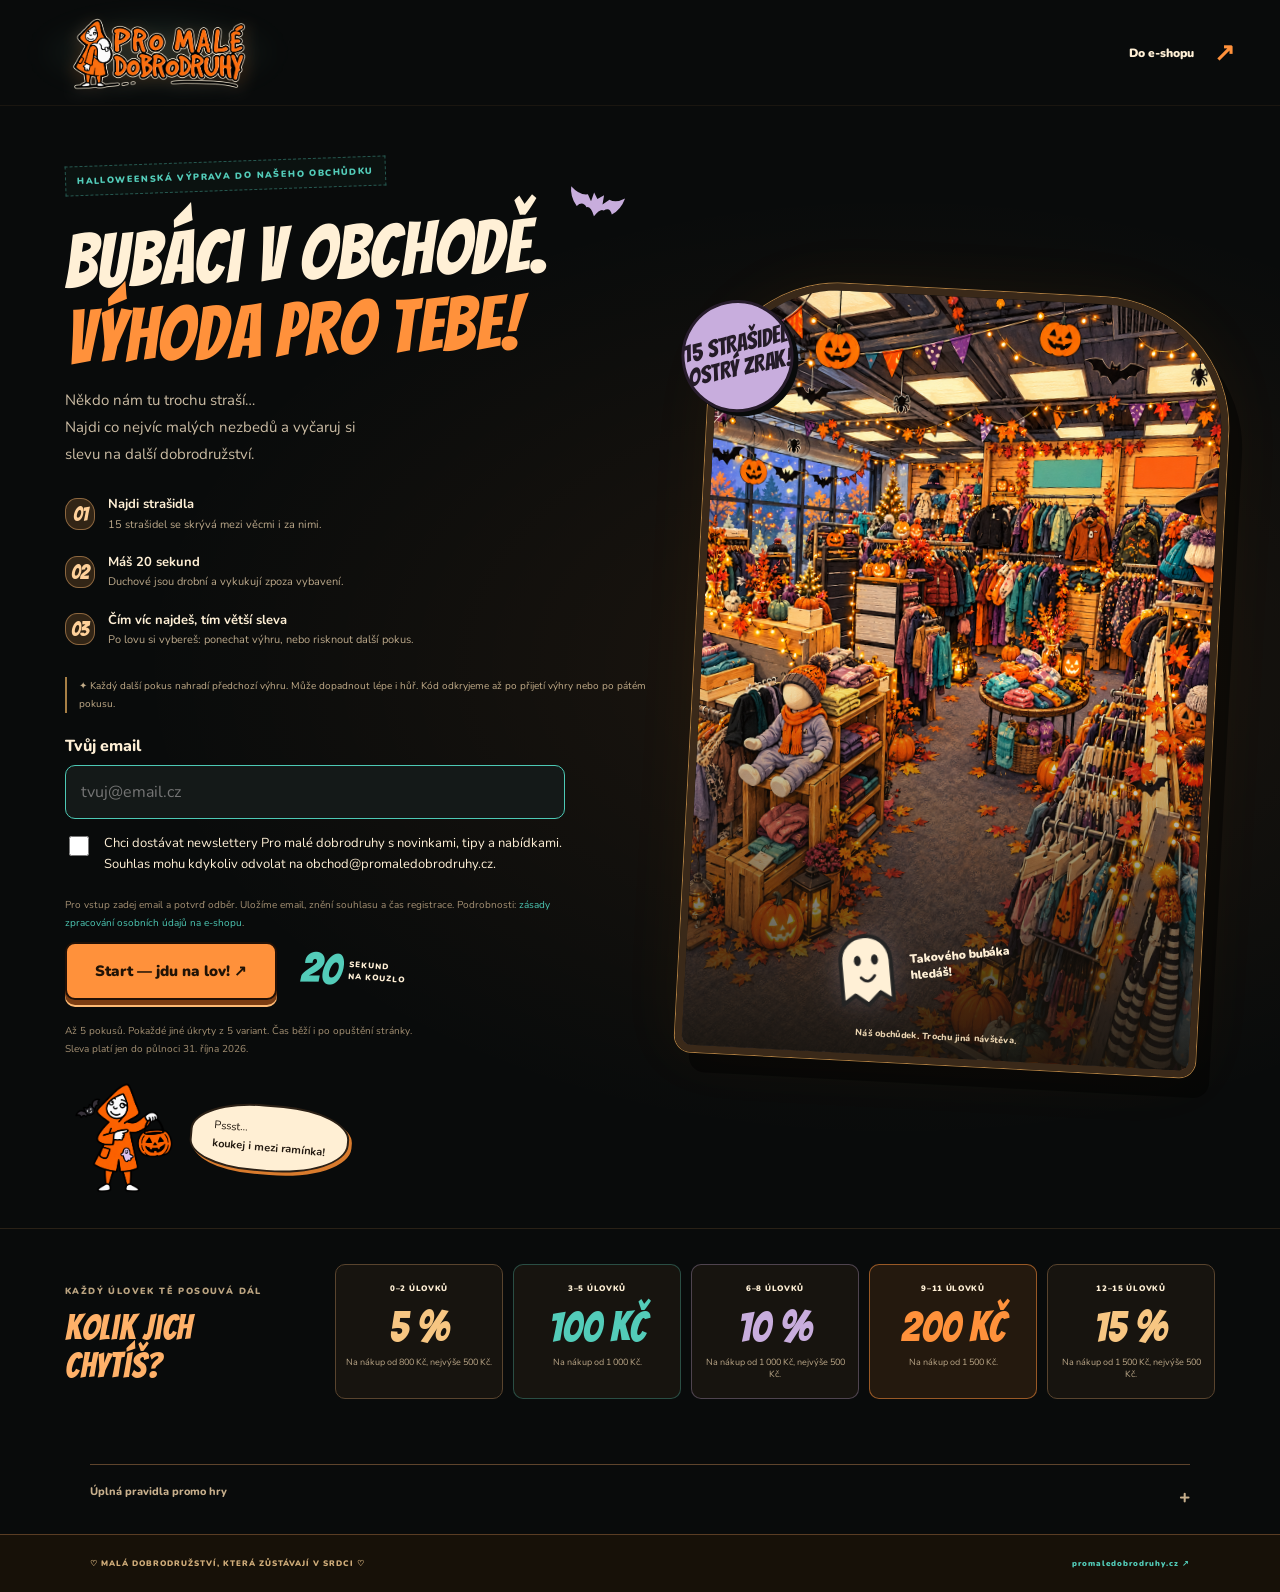
==== commit 8ca343d3: "Set Halloween codes and terms; add signup popup design" ====
--- a/lov-strasidel/index.html
+++ b/lov-strasidel/index.html
@@ -6,5 +6,5 @@
 <section id="reward-guide" class="reward-guide" aria-labelledby="reward-title"><div class="reward-heading"><span class="eyebrow">KAŽDÝ ÚLOVEK TĚ POSOUVÁ DÁL</span><h2 id="reward-title">Kolik jich chytíš?</h2></div><div class="reward-tiers"><div><span>0–2 ÚLOVKŮ</span><b>5 %</b><em>Na nákup od 800 Kč, nejvýše 500 Kč.</em></div><div><span>3–5 ÚLOVKŮ</span><b>100 Kč</b><em>Na nákup od 1 000 Kč.</em></div><div><span>6–8 ÚLOVKŮ</span><b>10 %</b><em>Na nákup od 1 000 Kč, nejvýše 500 Kč.</em></div><div><span>9–11 ÚLOVKŮ</span><b>200 Kč</b><em>Na nákup od 1 500 Kč.</em></div><div><span>12–15 ÚLOVKŮ</span><b>15 %</b><em>Na nákup od 1 500 Kč, nejvýše 500 Kč.</em></div></div></section>
 <section id="play" class="screen play-screen" hidden aria-labelledby="play-title"><div class="play-top"><div><span class="attempt-chip" id="attempt-label">POKUS 1 / 5</span><span class="eyebrow">LOV STRAŠIDEL</span><h2 id="play-title">Kdepak se schováváte?</h2></div><button id="zoom" class="small-button" aria-pressed="false">⊕ Zvětšit scénu</button></div><div class="play-layout"><aside class="game-sidebar"><div class="side-mascot"><img src="dobrodruh.png" alt=""><p>Najdi mě!<svg aria-hidden="true"><use href="#ghost"/></svg></p></div><div class="side-tip"><b>Malí, ale dobře schovaní.</b><p>Někdy vykukuje jen kousek tvářičky za pultem nebo oblečením. Hledej jen drobné části jejich tváří.</p></div><p class="side-footnote">Na mobilu můžeš scénu zvětšit a posouvat prstem.</p></aside><div class="game-center"><div class="hud"><div class="timer-wrap"><span>ZBÝVÁ</span><b id="time">0:20</b><div class="time-track"><i id="time-fill"></i></div></div><div class="score-wrap"><span>NALEZENO</span><b><span id="score">0</span><small> / 15</small></b></div><div class="reward-wrap"><span>TVÁ SLEVA</span><b id="live-reward">5 %</b></div></div><div id="scene-scroll" class="scene-scroll" tabindex="0" role="region" aria-label="Herní scéna obchůdku. Při zvětšení lze scénu posouvat."><div id="scene" class="scene"><img id="scene-image" src="shop.png" alt="Halloweensky vyzdobený obchod. Najdi ukrytá strašidla mezi regály, oblečením a dekoracemi." draggable="false"><div id="targets"></div><div id="foreground" aria-hidden="true"></div><div id="countdown" class="countdown" hidden><span>PŘIPRAV OSTRÝ ZRAK</span><b id="count-number">3</b><p>Za chvíli vypustíme strašidla…</p></div></div></div><div class="game-bottom"><p id="next-reward">Ještě 5 strašidel pro slevu 10 %.</p><button id="back-result" class="small-button" hidden>Zpět k mému kódu ↗</button><span id="play-hint">Každé strašidlo můžeš chytit jen jednou.</span></div></div><aside class="progress-sidebar"><span class="eyebrow">CESTA ZA VÝHODOU</span><ol id="progress-tiers"><li data-min="12"><b>15 %</b><span>od 12 úlovků</span></li><li data-min="9"><b>200 Kč</b><span>od 9 úlovků</span></li><li data-min="6"><b>10 %</b><span>od 6 úlovků</span></li><li data-min="3"><b>100 Kč</b><span>od 3 úlovků</span></li><li data-min="0"><b>5 %</b><span>od 0 úlovků</span></li></ol><p>Jen do půlnoci<br><b>31. října</b></p></aside></div></section>
 <section id="results" class="screen result-screen" hidden aria-labelledby="result-title"><div class="result-art"><img src="dobrodruh.png" alt="Dobrodruh slaví tvůj halloweenský úlovek"><svg class="result-ghost" aria-hidden="true"><use href="#ghost"/></svg><span>✧</span></div><div class="result-card"><span class="tag">ABRAKADABRA… MÁŠ DOLOVENO!</span><p id="result-stage" class="result-stage">VÝSLEDEK POKUSU</p><div class="result-count"><b id="final-score">0</b><span>Z 15 STRAŠIDEL</span></div><h1 id="result-title">Vyčaroval/a sis<br><em>slevu <span id="final-percent">5 %</span>!</em></h1><p id="result-description"></p><div id="decision" class="decision" hidden><h2>Ponecháš si výhru?</h2><p>Další pokus <b>nahradí tuto odměnu</b>. Výhra může být vyšší i nižší. K předchozí už se nevrátíš.</p><button id="accept" class="button primary">Ponechat výhru a odkrýt kód ↗</button><button id="retry" class="button retry-button">Zkusit znovu</button><span>Nový pokus = nové úkryty. Stejná varianta se neopakuje.</span></div><div id="final-actions" hidden><div class="coupon"><span>TVŮJ SLEVOVÝ KÓD</span><div><b id="coupon-code"></b><button id="copy" class="small-button">Zkopírovat</button></div></div><p id="copy-status" role="status"></p><p class="expiry">⏳ Sleva platí jen do půlnoci 31. října 2026.</p><a class="button primary" href="https://www.promaledobrodruhy.cz/" target="_blank" rel="noopener">Vybrat si dobrodružství <span>↗</span></a><button id="review" class="review-button">Prohlédnout, kde se strašidla schovávala</button><p id="reward-condition" class="fine-print"></p><p class="fine-print">Ukázka promo akce — kód čeká na aktivaci v e-shopu.</p></div></div></section>
-<details id="full-rules"><summary>Úplná pravidla promo hry <span>+</span></summary><div><p>Vstup vyžaduje email a samostatně zaškrtnutý souhlas s newslettery. Email, souhlas a čas registrace ukládáme do databáze hry pro export. Email zatím neověřujeme potvrzovacím odkazem a automaticky neposíláme newslettery. O výmaz nebo odvolání souhlasu lze požádat na obchod@promaledobrodruhy.cz.</p><p>Máš nejvýše 5 pokusů po 20 sekundách. Pro každý pokus se použije jiná z 5 variant. Po každém z prvních čtyř pokusů výhru přijmeš, nebo zahodíš a zkusíš další pokus. Předchozí výhra se neuchovává. Po pátém pokusu se přijme poslední výsledek. Jediný přednastavený kód se zobrazí až po uzavření hry.</p><p>V obchodě je 15 strašidel. Některá vykukují zpoza regálů a oblečení ve druhé vrstvě. Čas běží i po opuštění stránky. Každý duch se počítá jednou; hra končí po 20 sekundách nebo nalezení všech.</p><p>0–2 úlovky: 5 % od 800 Kč; 3–5: 100 Kč od 1 000 Kč; 6–8: 10 % od 1 000 Kč; 9–11: 200 Kč od 1 500 Kč; 12–15: 15 % od 1 500 Kč. Procentní slevy mají limit 500 Kč. Výhody se nekombinují. Pořadí vyjadřuje úroveň hry; výhodnost záleží na hodnotě košíku. Platnost do půlnoci 31. října 2026, čas v Praze. Kódy je potřeba před kampaní aktivovat v e-shopu.</p><p>Limit pokusů a výsledek uchovává tento prohlížeč. Vymazání dat nebo jiné zařízení limit obejde; email není ověřenou identitou. Jde o připravovanou promo akci.</p></div></details>
+<details id="full-rules"><summary>Úplná pravidla promo hry <span>+</span></summary><div><p>Vstup vyžaduje email a samostatně zaškrtnutý souhlas s newslettery. Email, souhlas a čas registrace ukládáme do databáze hry pro export. Email zatím neověřujeme potvrzovacím odkazem a automaticky neposíláme newslettery. O výmaz nebo odvolání souhlasu lze požádat na obchod@promaledobrodruhy.cz.</p><p>Máš nejvýše 5 pokusů po 20 sekundách. Pro každý pokus se použije jiná z 5 variant. Po každém z prvních čtyř pokusů výhru přijmeš, nebo zahodíš a zkusíš další pokus. Předchozí výhra se neuchovává. Po pátém pokusu se přijme poslední výsledek. Jediný přednastavený kód se zobrazí až po uzavření hry.</p><p>V obchodě je 15 strašidel. Některá vykukují zpoza regálů a oblečení ve druhé vrstvě. Čas běží i po opuštění stránky. Každý duch se počítá jednou; hra končí po 20 sekundách nebo nalezení všech.</p><p>0–2 úlovky: 5 % od 800 Kč; 3–5: 100 Kč od 1 000 Kč; 6–8: 10 % od 1 000 Kč; 9–11: 200 Kč od 1 500 Kč; 12–15: 15 % od 1 500 Kč. Procentní slevy mají limit 500 Kč. Minimum je cena zboží před uplatněním kódu, bez dopravy. Výhody se nekombinují. Pořadí vyjadřuje úroveň hry; výhodnost záleží na hodnotě košíku. Platnost do půlnoci 31. října 2026, čas v Praze. Kódy je potřeba před kampaní aktivovat v e-shopu.</p><p>Limit pokusů a výsledek uchovává tento prohlížeč. Vymazání dat nebo jiné zařízení limit obejde; email není ověřenou identitou. Jde o připravovanou promo akci.</p></div></details>
 </main><footer><span>♡ MALÁ DOBRODRUŽSTVÍ, KTERÁ ZŮSTÁVAJÍ V SRDCI ♡</span><a href="https://www.promaledobrodruhy.cz/" target="_blank" rel="noopener">promaledobrodruhy.cz ↗</a></footer><div id="live" class="sr-only" aria-live="polite"></div><script type="module" src="app.js"></script></body></html>
--- a/lov-strasidel/style.css
+++ b/lov-strasidel/style.css
@@ -10,3 +10,9 @@
 .attempt-intro{font-size:10px;line-height:1.8;color:#c2ac89;border-left:2px solid #a77f45;padding-left:12px;margin:16px 0 22px}.attempt-chip{display:inline-block;margin-right:12px;background:#153328;color:#8de5bf;border:1px solid #3c745e;padding:5px 9px;border-radius:20px;font-size:9px;font-weight:900;letter-spacing:1px}.result-stage{color:var(--mint)!important;font-weight:900;letter-spacing:1.3px;font-size:10px!important;margin:20px 0 0}.result-count{margin-top:4px}.decision{margin-top:24px;border:1px solid #72512e;background:#1a150d;border-radius:12px;padding:20px}.decision h2{font-size:30px;margin-top:0}.decision p{font-size:11px;line-height:1.8;color:#bca98c;margin:12px 0 18px}.decision p b{color:#ffdaac}.decision .button{width:100%;font-size:12px;padding:15px 12px}.decision .retry-button{margin-top:18px;background:#132820;color:#9be8c9;border:1px solid #477f65;box-shadow:none;font-size:11px}.decision>span{font-size:8px;line-height:1.7;display:block;text-align:center;color:#8f7c62;margin-top:12px}.decision .primary{margin-bottom:0}.result-card .decision .primary{margin-bottom:0}.result-card #final-actions .fine-print{font-size:9px}.result-card #final-actions .expiry{color:#ffd1a2;font-weight:900;font-size:11px;margin:14px 0 20px}.result-card #final-actions .button{font-size:14px}.result-card #final-actions .coupon{margin-top:20px}
 /* A dissolving ivory contour and eerie mint/amber halo, rendered from the original logo. */
 .site-header #home{display:block;position:relative;isolation:isolate}.site-header #home:before{content:'';position:absolute;inset:8% -10%;z-index:-1;background:radial-gradient(ellipse at 30% 55%,#65e6bc24,transparent 65%),radial-gradient(ellipse at 75% 40%,#ff9a4624,transparent 67%);filter:blur(13px);pointer-events:none}.site-header #home img{opacity:.97;filter:blur(.3px) drop-shadow(0 0 1.8px #fff4d7cc) drop-shadow(0 0 5px #eaffd95c) drop-shadow(0 0 11px #75e9c755) drop-shadow(0 0 20px #ff9b352e);animation:haunted-logo 7s ease-in-out infinite}.site-header #home:hover img{filter:blur(.25px) drop-shadow(0 0 3px #fff4d7bb) drop-shadow(0 0 9px #afffe178) drop-shadow(0 0 22px #ff9b3555)}@keyframes haunted-logo{0%,100%{opacity:.96}47%{opacity:.83}53%{opacity:1}58%{opacity:.93}}@media(max-width:760px){.attempt-intro{font-size:9px}.attempt-chip{font-size:8px;padding:4px 8px}.decision{padding:17px}.decision h2{font-size:29px}.decision p{font-size:10px}.decision .button{font-size:11px}.result-stage{font-size:9px!important}.site-header #home img{filter:blur(.28px) drop-shadow(0 0 2px #fff4d7bb) drop-shadow(0 0 7px #75e9c766) drop-shadow(0 0 14px #ff9b3533)}}
+/* Registered shop layers: ghosts may sit between the full scene and its foreground furniture. */
+.scene>img{z-index:0}#targets{z-index:auto}.target{z-index:3}.target.behind-object{z-index:1}#foreground{position:absolute;inset:0;pointer-events:none;z-index:2}.foreground-piece{position:absolute;inset:0;background:url('shop.png') center / 100% 100% no-repeat;pointer-events:none}.target.just-found,.review-mode .target{z-index:4}.countdown{z-index:10}
+/* Keep the original high-resolution letterforms sharp. Only the independent halo is blurred. */
+.site-header #home img,.site-header #home:hover img{filter:none;opacity:1;animation:none;transform:none;image-rendering:auto}.site-header #home:before{inset:10% -7%;background:radial-gradient(ellipse,#a5ffdb28,transparent 69%);filter:blur(13px)}.site-header #home:after{content:'';position:absolute;inset:0;background:url('logo.png') center / contain no-repeat;z-index:-1;filter:blur(7px);opacity:.2;pointer-events:none}@media(max-width:760px){.site-header #home img,.site-header #home:hover img{filter:none;opacity:1;animation:none;transform:none}.site-header #home:after{filter:blur(5px);opacity:.11}.site-header #home:before{opacity:.65}}
+
+.reward-tiers{grid-template-columns:repeat(5,1fr)}#email{width:100%;padding:15px;border:1px solid #4dc9b5;border-radius:10px;background:#141918;color:white;font:inherit;margin:8px 0 14px}.email-label{font-weight:800}.consent{display:flex;gap:12px;align-items:flex-start;font-size:13px;line-height:1.6}.consent input{flex:none;width:20px;height:20px;accent-color:#4dc9b5}.honeypot{position:absolute;left:-9999px}#entry-form{max-width:500px}#entry-form a{color:#4dc9b5}@media(max-width:700px){.reward-tiers{grid-template-columns:repeat(2,1fr)}}
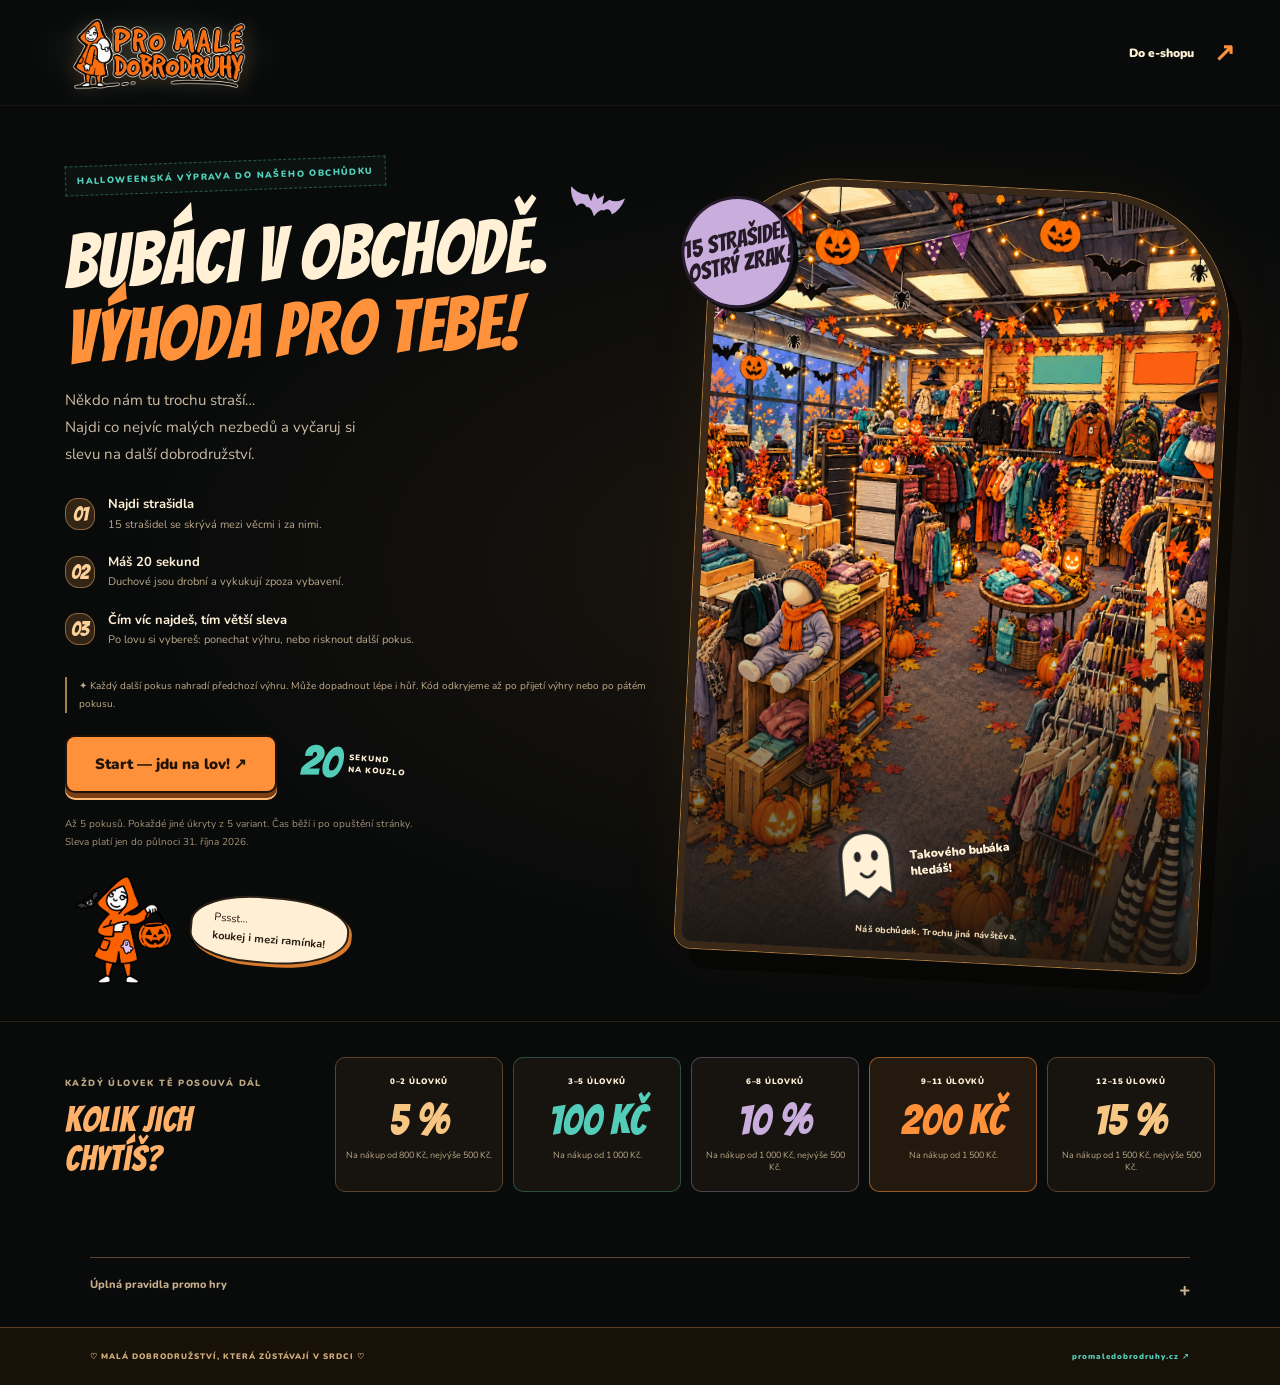
==== commit 614cae0c: "Remove duplicate email gate; start game directly from shop popup" ====
--- a/lov-strasidel/index.html
+++ b/lov-strasidel/index.html
@@ -2,9 +2,9 @@
 <svg class="svg-library" width="0" height="0" aria-hidden="true"><defs><symbol id="ghost" viewBox="0 0 60 76"><path d="M8 66V30C8 1 51 0 52 30v36l-11-8-11 10-11-9Z" fill="currentColor" stroke="#242424" stroke-width="3.5" stroke-linejoin="round"/><ellipse cx="23" cy="29" rx="3" ry="4.5" fill="#242424"/><ellipse cx="38" cy="29" rx="3" ry="4.5" fill="#242424"/><path d="M25 44q6 7 12-1" fill="none" stroke="#242424" stroke-width="2.5" stroke-linecap="round"/></symbol><symbol id="bat" viewBox="0 0 120 65"><path d="M7 9q20 14 35 8l9 12 2-18 9 11 11-10 1 18 11-12q14 4 29-9-3 23-18 36-7-14-17-4-7-4-16 15-10-18-18-14-10-11-19 2Q9 29 7 9Z" fill="currentColor"/></symbol><symbol id="ghost-round" viewBox="0 0 60 76"><path d="M7 65V32C7 1 53 1 53 32v33l-12-7-11 10-11-10Z" fill="currentColor" stroke="#242424" stroke-width="3.5" stroke-linejoin="round"/><ellipse cx="23" cy="29" rx="3" ry="4.5" fill="#242424"/><ellipse cx="38" cy="29" rx="3" ry="4.5" fill="#242424"/><path d="M25 44q6 7 12-1" fill="none" stroke="#242424" stroke-width="2.5" stroke-linecap="round"/></symbol><symbol id="ghost-tall" viewBox="0 0 60 76"><path d="M13 67V28C13-1 48-1 48 28v38l-9-8-9 10-9-9Z" fill="currentColor" stroke="#242424" stroke-width="3.5" stroke-linejoin="round"/><ellipse cx="23" cy="29" rx="3" ry="4.5" fill="#242424"/><ellipse cx="38" cy="29" rx="3" ry="4.5" fill="#242424"/><path d="M25 44q6 7 12-1" fill="none" stroke="#242424" stroke-width="2.5" stroke-linecap="round"/></symbol><symbol id="ghost-tail" viewBox="0 0 60 76"><path d="M7 65V29C7 3 51 1 51 29v27q0 9 7 12l-17-6-11 7-11-10Z" fill="currentColor" stroke="#242424" stroke-width="3.5" stroke-linejoin="round"/><ellipse cx="23" cy="29" rx="3" ry="4.5" fill="#242424"/><ellipse cx="38" cy="29" rx="3" ry="4.5" fill="#242424"/><path d="M25 44q6 7 12-1" fill="none" stroke="#242424" stroke-width="2.5" stroke-linecap="round"/></symbol><symbol id="ghost-wisp" viewBox="0 0 60 76"><path d="M8 65V31C8 5 45 0 50 27l3 32 5 8-17-8-11 10-11-9Z" fill="currentColor" stroke="#242424" stroke-width="3.5" stroke-linejoin="round"/><ellipse cx="23" cy="29" rx="3" ry="4.5" fill="#242424"/><ellipse cx="38" cy="29" rx="3" ry="4.5" fill="#242424"/><path d="M25 44q6 7 12-1" fill="none" stroke="#242424" stroke-width="2.5" stroke-linecap="round"/></symbol></defs></svg>
 <header class="site-header"><a href="#" id="home" aria-label="Pro malé dobrodruhy, úvod hry"><img src="logo.png" width="230" height="100" alt="Pro malé dobrodruhy"></a><a href="https://www.promaledobrodruhy.cz/" target="_blank" rel="noopener" class="shop-link">Do e-shopu <span>↗</span></a></header>
 <main>
-<section id="intro" class="screen intro-screen" aria-labelledby="intro-title"><div class="intro-copy"><span class="tag">HALLOWEENSKÁ VÝPRAVA DO NAŠEHO OBCHŮDKU</span><h1 id="intro-title">Bubáci v obchodě.<br><em>Výhoda pro tebe!</em><svg class="headline-bat" aria-hidden="true"><use href="#bat"/></svg></h1><p class="intro-lead">Někdo nám tu trochu straší…<br>Najdi co nejvíc malých nezbedů a vyčaruj si<br class="desktop"> slevu na další dobrodružství.</p><div class="quick-rules"><div><span>01</span><p><b>Najdi strašidla</b><br>15 strašidel se skrývá mezi věcmi i za nimi.</p></div><div><span>02</span><p><b>Máš 20 sekund</b><br>Duchové jsou drobní a vykukují zpoza vybavení.</p></div><div><span>03</span><p><b>Čím víc najdeš, tím větší sleva</b><br>Po lovu si vybereš: ponechat výhru, nebo risknout další pokus.</p></div></div><p class="attempt-intro">✦ Každý další pokus nahradí předchozí výhru. Může dopadnout lépe i hůř. Kód odkryjeme až po přijetí výhry nebo po pátém pokusu.</p><form id="entry-form"><label class="email-label" for="email">Tvůj email</label><input id="email" name="email" type="email" autocomplete="email" maxlength="254" required placeholder="tvuj@email.cz"><label class="consent"><input id="newsletter" type="checkbox" required><span>Chci dostávat newslettery Pro malé dobrodruhy s novinkami, tipy a nabídkami. Souhlas mohu kdykoliv odvolat na obchod@promaledobrodruhy.cz.</span></label><p class="fine-print">Pro vstup zadej email a potvrď odběr. Uložíme email, znění souhlasu a čas registrace. Podrobnosti: <a href="https://www.promaledobrodruhy.cz/zpracovani-osobnich-udaju/" target="_blank" rel="noopener">zásady zpracování osobních údajů na e-shopu</a>.</p><label class="honeypot" aria-hidden="true">Nevyplňuj<input id="website" tabindex="-1" autocomplete="off"></label><div class="start-row"><button id="start" class="button primary" disabled>Načítám obchůdek…</button><div class="time-badge"><b>20</b><span>SEKUND<br>NA KOUZLO</span></div></div><p id="start-error" role="alert" class="error"></p></form><p class="fine-print">Až 5 pokusů. Pokaždé jiné úkryty z 5 variant. Čas běží i po opuštění stránky.<br>Sleva platí jen do půlnoci 31. října 2026.</p><div class="mascot-note"><img src="dobrodruh.png" alt="Halloweenský dobrodruh s dýňovým košíkem"><p>Pssst…<br><b>koukej i mezi ramínka!</b></p></div></div><div class="shop-preview"><span class="preview-sticker">15 STRAŠIDEL<br>OSTRÝ ZRAK!</span><img id="preview-image" src="shop.png" alt="Kreslená halloweenská podoba našeho skutečného obchůdku s okny vlevo, regály, oblečením a uličkou uprostřed"><div class="preview-shade"></div><div class="ghost-example"><svg aria-hidden="true"><use href="#ghost"/></svg><span>Takového bubáka hledáš!</span></div><span class="preview-caption">Náš obchůdek. Trochu jiná návštěva.</span></div></section>
+<section id="intro" class="screen intro-screen" aria-labelledby="intro-title"><div class="intro-copy"><span class="tag">HALLOWEENSKÁ VÝPRAVA DO NAŠEHO OBCHŮDKU</span><h1 id="intro-title">Bubáci v obchodě.<br><em>Výhoda pro tebe!</em><svg class="headline-bat" aria-hidden="true"><use href="#bat"/></svg></h1><p class="intro-lead">Někdo nám tu trochu straší…<br>Najdi co nejvíc malých nezbedů a vyčaruj si<br class="desktop"> slevu na další dobrodružství.</p><div class="quick-rules"><div><span>01</span><p><b>Najdi strašidla</b><br>15 strašidel se skrývá mezi věcmi i za nimi.</p></div><div><span>02</span><p><b>Máš 20 sekund</b><br>Duchové jsou drobní a vykukují zpoza vybavení.</p></div><div><span>03</span><p><b>Čím víc najdeš, tím větší sleva</b><br>Po lovu si vybereš: ponechat výhru, nebo risknout další pokus.</p></div></div><p class="attempt-intro">✦ Každý další pokus nahradí předchozí výhru. Může dopadnout lépe i hůř. Kód odkryjeme až po přijetí výhry nebo po pátém pokusu.</p><div class="start-row"><button id="start" class="button primary" disabled>Načítám obchůdek…</button><div class="time-badge"><b>20</b><span>SEKUND<br>NA KOUZLO</span></div></div><p id="start-error" role="alert" class="error"></p><p class="fine-print">Až 5 pokusů. Pokaždé jiné úkryty z 5 variant. Čas běží i po opuštění stránky.<br>Sleva platí jen do půlnoci 31. října 2026.</p><div class="mascot-note"><img src="dobrodruh.png" alt="Halloweenský dobrodruh s dýňovým košíkem"><p>Pssst…<br><b>koukej i mezi ramínka!</b></p></div></div><div class="shop-preview"><span class="preview-sticker">15 STRAŠIDEL<br>OSTRÝ ZRAK!</span><img id="preview-image" src="shop.png" alt="Kreslená halloweenská podoba našeho skutečného obchůdku s okny vlevo, regály, oblečením a uličkou uprostřed"><div class="preview-shade"></div><div class="ghost-example"><svg aria-hidden="true"><use href="#ghost"/></svg><span>Takového bubáka hledáš!</span></div><span class="preview-caption">Náš obchůdek. Trochu jiná návštěva.</span></div></section>
 <section id="reward-guide" class="reward-guide" aria-labelledby="reward-title"><div class="reward-heading"><span class="eyebrow">KAŽDÝ ÚLOVEK TĚ POSOUVÁ DÁL</span><h2 id="reward-title">Kolik jich chytíš?</h2></div><div class="reward-tiers"><div><span>0–2 ÚLOVKŮ</span><b>5 %</b><em>Na nákup od 800 Kč, nejvýše 500 Kč.</em></div><div><span>3–5 ÚLOVKŮ</span><b>100 Kč</b><em>Na nákup od 1 000 Kč.</em></div><div><span>6–8 ÚLOVKŮ</span><b>10 %</b><em>Na nákup od 1 000 Kč, nejvýše 500 Kč.</em></div><div><span>9–11 ÚLOVKŮ</span><b>200 Kč</b><em>Na nákup od 1 500 Kč.</em></div><div><span>12–15 ÚLOVKŮ</span><b>15 %</b><em>Na nákup od 1 500 Kč, nejvýše 500 Kč.</em></div></div></section>
 <section id="play" class="screen play-screen" hidden aria-labelledby="play-title"><div class="play-top"><div><span class="attempt-chip" id="attempt-label">POKUS 1 / 5</span><span class="eyebrow">LOV STRAŠIDEL</span><h2 id="play-title">Kdepak se schováváte?</h2></div><button id="zoom" class="small-button" aria-pressed="false">⊕ Zvětšit scénu</button></div><div class="play-layout"><aside class="game-sidebar"><div class="side-mascot"><img src="dobrodruh.png" alt=""><p>Najdi mě!<svg aria-hidden="true"><use href="#ghost"/></svg></p></div><div class="side-tip"><b>Malí, ale dobře schovaní.</b><p>Někdy vykukuje jen kousek tvářičky za pultem nebo oblečením. Hledej jen drobné části jejich tváří.</p></div><p class="side-footnote">Na mobilu můžeš scénu zvětšit a posouvat prstem.</p></aside><div class="game-center"><div class="hud"><div class="timer-wrap"><span>ZBÝVÁ</span><b id="time">0:20</b><div class="time-track"><i id="time-fill"></i></div></div><div class="score-wrap"><span>NALEZENO</span><b><span id="score">0</span><small> / 15</small></b></div><div class="reward-wrap"><span>TVÁ SLEVA</span><b id="live-reward">5 %</b></div></div><div id="scene-scroll" class="scene-scroll" tabindex="0" role="region" aria-label="Herní scéna obchůdku. Při zvětšení lze scénu posouvat."><div id="scene" class="scene"><img id="scene-image" src="shop.png" alt="Halloweensky vyzdobený obchod. Najdi ukrytá strašidla mezi regály, oblečením a dekoracemi." draggable="false"><div id="targets"></div><div id="foreground" aria-hidden="true"></div><div id="countdown" class="countdown" hidden><span>PŘIPRAV OSTRÝ ZRAK</span><b id="count-number">3</b><p>Za chvíli vypustíme strašidla…</p></div></div></div><div class="game-bottom"><p id="next-reward">Ještě 5 strašidel pro slevu 10 %.</p><button id="back-result" class="small-button" hidden>Zpět k mému kódu ↗</button><span id="play-hint">Každé strašidlo můžeš chytit jen jednou.</span></div></div><aside class="progress-sidebar"><span class="eyebrow">CESTA ZA VÝHODOU</span><ol id="progress-tiers"><li data-min="12"><b>15 %</b><span>od 12 úlovků</span></li><li data-min="9"><b>200 Kč</b><span>od 9 úlovků</span></li><li data-min="6"><b>10 %</b><span>od 6 úlovků</span></li><li data-min="3"><b>100 Kč</b><span>od 3 úlovků</span></li><li data-min="0"><b>5 %</b><span>od 0 úlovků</span></li></ol><p>Jen do půlnoci<br><b>31. října</b></p></aside></div></section>
-<section id="results" class="screen result-screen" hidden aria-labelledby="result-title"><div class="result-art"><img src="dobrodruh.png" alt="Dobrodruh slaví tvůj halloweenský úlovek"><svg class="result-ghost" aria-hidden="true"><use href="#ghost"/></svg><span>✧</span></div><div class="result-card"><span class="tag">ABRAKADABRA… MÁŠ DOLOVENO!</span><p id="result-stage" class="result-stage">VÝSLEDEK POKUSU</p><div class="result-count"><b id="final-score">0</b><span>Z 15 STRAŠIDEL</span></div><h1 id="result-title">Vyčaroval/a sis<br><em>slevu <span id="final-percent">5 %</span>!</em></h1><p id="result-description"></p><div id="decision" class="decision" hidden><h2>Ponecháš si výhru?</h2><p>Další pokus <b>nahradí tuto odměnu</b>. Výhra může být vyšší i nižší. K předchozí už se nevrátíš.</p><button id="accept" class="button primary">Ponechat výhru a odkrýt kód ↗</button><button id="retry" class="button retry-button">Zkusit znovu</button><span>Nový pokus = nové úkryty. Stejná varianta se neopakuje.</span></div><div id="final-actions" hidden><div class="coupon"><span>TVŮJ SLEVOVÝ KÓD</span><div><b id="coupon-code"></b><button id="copy" class="small-button">Zkopírovat</button></div></div><p id="copy-status" role="status"></p><p class="expiry">⏳ Sleva platí jen do půlnoci 31. října 2026.</p><a class="button primary" href="https://www.promaledobrodruhy.cz/" target="_blank" rel="noopener">Vybrat si dobrodružství <span>↗</span></a><button id="review" class="review-button">Prohlédnout, kde se strašidla schovávala</button><p id="reward-condition" class="fine-print"></p><p class="fine-print">Ukázka promo akce — kód čeká na aktivaci v e-shopu.</p></div></div></section>
-<details id="full-rules"><summary>Úplná pravidla promo hry <span>+</span></summary><div><p>Vstup vyžaduje email a samostatně zaškrtnutý souhlas s newslettery. Email, souhlas a čas registrace ukládáme do databáze hry pro export. Email zatím neověřujeme potvrzovacím odkazem a automaticky neposíláme newslettery. O výmaz nebo odvolání souhlasu lze požádat na obchod@promaledobrodruhy.cz.</p><p>Máš nejvýše 5 pokusů po 20 sekundách. Pro každý pokus se použije jiná z 5 variant. Po každém z prvních čtyř pokusů výhru přijmeš, nebo zahodíš a zkusíš další pokus. Předchozí výhra se neuchovává. Po pátém pokusu se přijme poslední výsledek. Jediný přednastavený kód se zobrazí až po uzavření hry.</p><p>V obchodě je 15 strašidel. Některá vykukují zpoza regálů a oblečení ve druhé vrstvě. Čas běží i po opuštění stránky. Každý duch se počítá jednou; hra končí po 20 sekundách nebo nalezení všech.</p><p>0–2 úlovky: 5 % od 800 Kč; 3–5: 100 Kč od 1 000 Kč; 6–8: 10 % od 1 000 Kč; 9–11: 200 Kč od 1 500 Kč; 12–15: 15 % od 1 500 Kč. Procentní slevy mají limit 500 Kč. Minimum je cena zboží před uplatněním kódu, bez dopravy. Výhody se nekombinují. Pořadí vyjadřuje úroveň hry; výhodnost záleží na hodnotě košíku. Platnost do půlnoci 31. října 2026, čas v Praze. Kódy je potřeba před kampaní aktivovat v e-shopu.</p><p>Limit pokusů a výsledek uchovává tento prohlížeč. Vymazání dat nebo jiné zařízení limit obejde; email není ověřenou identitou. Jde o připravovanou promo akci.</p></div></details>
+<section id="results" class="screen result-screen" hidden aria-labelledby="result-title"><div class="result-art"><img src="dobrodruh.png" alt="Dobrodruh slaví tvůj halloweenský úlovek"><svg class="result-ghost" aria-hidden="true"><use href="#ghost"/></svg><span>✧</span></div><div class="result-card"><span class="tag">ABRAKADABRA… MÁŠ DOLOVENO!</span><p id="result-stage" class="result-stage">VÝSLEDEK POKUSU</p><div class="result-count"><b id="final-score">0</b><span>Z 15 STRAŠIDEL</span></div><h1 id="result-title">Vyčaroval/a sis<br><em>slevu <span id="final-percent">5 %</span>!</em></h1><p id="result-description"></p><div id="decision" class="decision" hidden><h2>Ponecháš si výhru?</h2><p>Další pokus <b>nahradí tuto odměnu</b>. Výhra může být vyšší i nižší. K předchozí už se nevrátíš.</p><button id="accept" class="button primary">Ponechat výhru a odkrýt kód ↗</button><button id="retry" class="button retry-button">Zkusit znovu</button><span>Nový pokus = nové úkryty. Stejná varianta se neopakuje.</span></div><div id="final-actions" hidden><div class="coupon"><span>TVŮJ SLEVOVÝ KÓD</span><div><b id="coupon-code"></b><button id="copy" class="small-button">Zkopírovat</button></div></div><p id="copy-status" role="status"></p><p class="expiry">⏳ Kód platí pouze do dnešní půlnoci (31. 10. 2026).</p><a class="button primary" href="https://www.promaledobrodruhy.cz/" target="_blank" rel="noopener">Vybrat si dobrodružství <span>↗</span></a><button id="review" class="review-button">Prohlédnout, kde se strašidla schovávala</button><p id="reward-condition" class="fine-print"></p><p class="fine-print">Ukázka promo akce — kód čeká na aktivaci v e-shopu.</p></div></div></section>
+<details id="full-rules"><summary>Úplná pravidla promo hry <span>+</span></summary><div><p>Email a newsletterový souhlas se zadávají v popupu na e-shopu. V samotné hře se email znovu nezadává ani neodesílá.</p><p>Máš nejvýše 5 pokusů po 20 sekundách. Pro každý pokus se použije jiná z 5 variant. Po každém z prvních čtyř pokusů výhru přijmeš, nebo zahodíš a zkusíš další pokus. Předchozí výhra se neuchovává. Po pátém pokusu se přijme poslední výsledek. Jediný přednastavený kód se zobrazí až po uzavření hry.</p><p>V obchodě je 15 strašidel. Některá vykukují zpoza regálů a oblečení ve druhé vrstvě. Čas běží i po opuštění stránky. Každý duch se počítá jednou; hra končí po 20 sekundách nebo nalezení všech.</p><p>0–2 úlovky: 5 % od 800 Kč; 3–5: 100 Kč od 1 000 Kč; 6–8: 10 % od 1 000 Kč; 9–11: 200 Kč od 1 500 Kč; 12–15: 15 % od 1 500 Kč. Procentní slevy mají limit 500 Kč. Minimum je cena zboží před uplatněním kódu, bez dopravy. Výhody se nekombinují. Pořadí vyjadřuje úroveň hry; výhodnost záleží na hodnotě košíku. Platnost do půlnoci 31. října 2026, čas v Praze. Kódy je potřeba před kampaní aktivovat v e-shopu.</p><p>Limit pokusů a výsledek uchovává tento prohlížeč. Vymazání dat nebo jiné zařízení limit obejde; email není ověřenou identitou. Jde o připravovanou promo akci.</p></div></details>
 </main><footer><span>♡ MALÁ DOBRODRUŽSTVÍ, KTERÁ ZŮSTÁVAJÍ V SRDCI ♡</span><a href="https://www.promaledobrodruhy.cz/" target="_blank" rel="noopener">promaledobrodruhy.cz ↗</a></footer><div id="live" class="sr-only" aria-live="polite"></div><script type="module" src="app.js"></script></body></html>
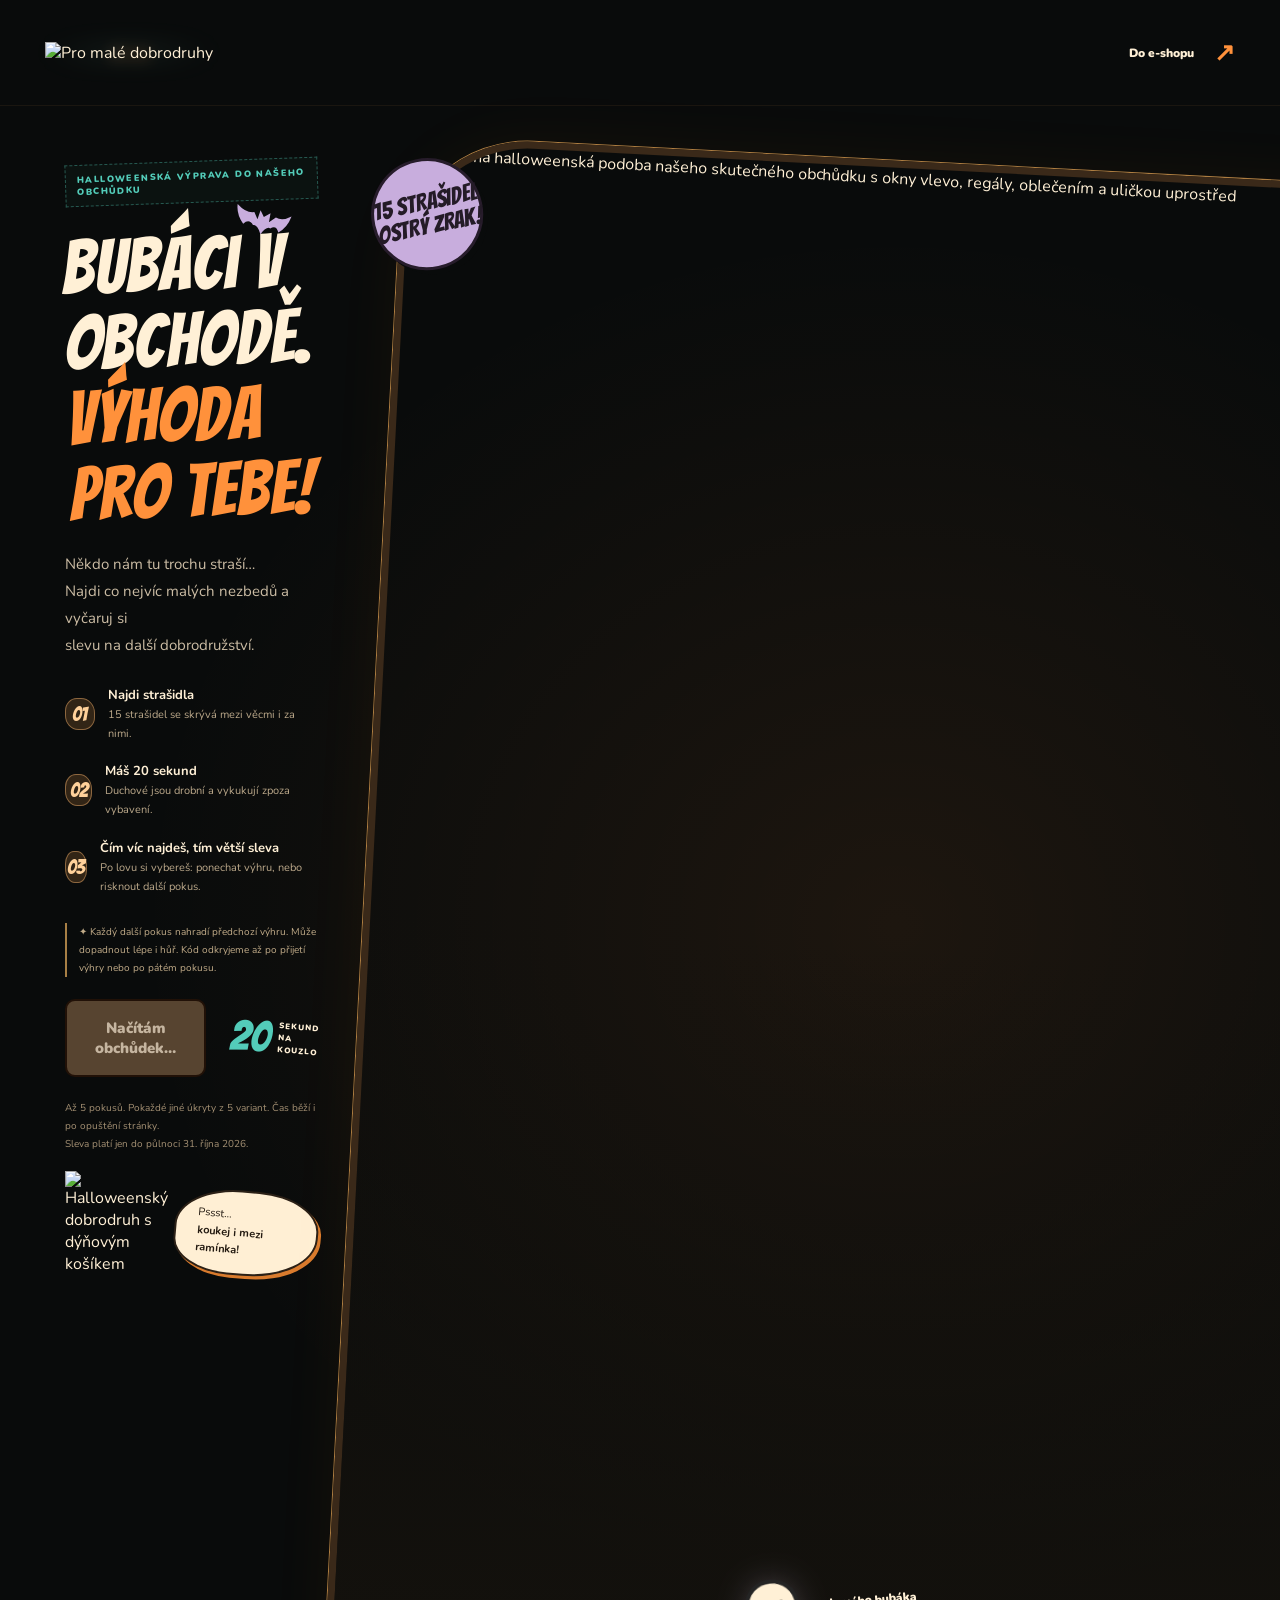
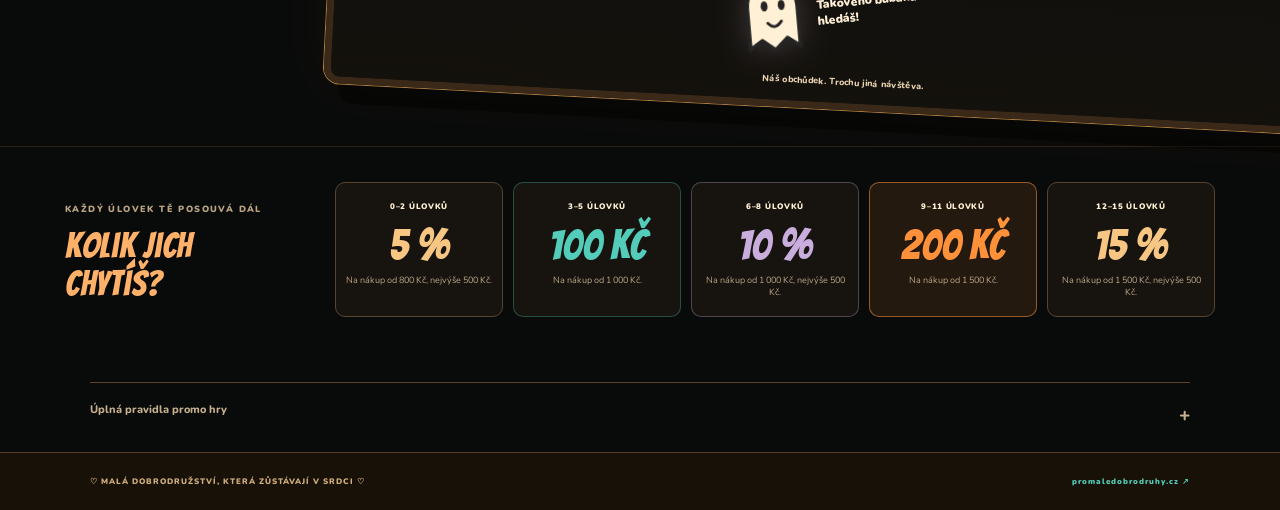
==== commit 3769bc8e: "Speed up artwork loading and clarify replay or reveal-code choice" ====
--- a/lov-strasidel/index.html
+++ b/lov-strasidel/index.html
@@ -1,10 +1,10 @@
 <!doctype html><html lang="cs"><head><meta charset="utf-8"><meta name="viewport" content="width=device-width,initial-scale=1"><meta name="theme-color" content="#090b0b"><title>Lov strašidel | Pro malé dobrodruhy</title><meta name="description" content="Najdi za 20 sekund ukrytá strašidla a získej procentní slevu nebo slevu v korunách."><link rel="stylesheet" href="style.css"></head><body>
 <svg class="svg-library" width="0" height="0" aria-hidden="true"><defs><symbol id="ghost" viewBox="0 0 60 76"><path d="M8 66V30C8 1 51 0 52 30v36l-11-8-11 10-11-9Z" fill="currentColor" stroke="#242424" stroke-width="3.5" stroke-linejoin="round"/><ellipse cx="23" cy="29" rx="3" ry="4.5" fill="#242424"/><ellipse cx="38" cy="29" rx="3" ry="4.5" fill="#242424"/><path d="M25 44q6 7 12-1" fill="none" stroke="#242424" stroke-width="2.5" stroke-linecap="round"/></symbol><symbol id="bat" viewBox="0 0 120 65"><path d="M7 9q20 14 35 8l9 12 2-18 9 11 11-10 1 18 11-12q14 4 29-9-3 23-18 36-7-14-17-4-7-4-16 15-10-18-18-14-10-11-19 2Q9 29 7 9Z" fill="currentColor"/></symbol><symbol id="ghost-round" viewBox="0 0 60 76"><path d="M7 65V32C7 1 53 1 53 32v33l-12-7-11 10-11-10Z" fill="currentColor" stroke="#242424" stroke-width="3.5" stroke-linejoin="round"/><ellipse cx="23" cy="29" rx="3" ry="4.5" fill="#242424"/><ellipse cx="38" cy="29" rx="3" ry="4.5" fill="#242424"/><path d="M25 44q6 7 12-1" fill="none" stroke="#242424" stroke-width="2.5" stroke-linecap="round"/></symbol><symbol id="ghost-tall" viewBox="0 0 60 76"><path d="M13 67V28C13-1 48-1 48 28v38l-9-8-9 10-9-9Z" fill="currentColor" stroke="#242424" stroke-width="3.5" stroke-linejoin="round"/><ellipse cx="23" cy="29" rx="3" ry="4.5" fill="#242424"/><ellipse cx="38" cy="29" rx="3" ry="4.5" fill="#242424"/><path d="M25 44q6 7 12-1" fill="none" stroke="#242424" stroke-width="2.5" stroke-linecap="round"/></symbol><symbol id="ghost-tail" viewBox="0 0 60 76"><path d="M7 65V29C7 3 51 1 51 29v27q0 9 7 12l-17-6-11 7-11-10Z" fill="currentColor" stroke="#242424" stroke-width="3.5" stroke-linejoin="round"/><ellipse cx="23" cy="29" rx="3" ry="4.5" fill="#242424"/><ellipse cx="38" cy="29" rx="3" ry="4.5" fill="#242424"/><path d="M25 44q6 7 12-1" fill="none" stroke="#242424" stroke-width="2.5" stroke-linecap="round"/></symbol><symbol id="ghost-wisp" viewBox="0 0 60 76"><path d="M8 65V31C8 5 45 0 50 27l3 32 5 8-17-8-11 10-11-9Z" fill="currentColor" stroke="#242424" stroke-width="3.5" stroke-linejoin="round"/><ellipse cx="23" cy="29" rx="3" ry="4.5" fill="#242424"/><ellipse cx="38" cy="29" rx="3" ry="4.5" fill="#242424"/><path d="M25 44q6 7 12-1" fill="none" stroke="#242424" stroke-width="2.5" stroke-linecap="round"/></symbol></defs></svg>
-<header class="site-header"><a href="#" id="home" aria-label="Pro malé dobrodruhy, úvod hry"><img src="logo.png" width="230" height="100" alt="Pro malé dobrodruhy"></a><a href="https://www.promaledobrodruhy.cz/" target="_blank" rel="noopener" class="shop-link">Do e-shopu <span>↗</span></a></header>
+<header class="site-header"><a href="#" id="home" aria-label="Pro malé dobrodruhy, úvod hry"><img src="logo-v1.webp" width="230" height="100" alt="Pro malé dobrodruhy"></a><a href="https://www.promaledobrodruhy.cz/" target="_blank" rel="noopener" class="shop-link">Do e-shopu <span>↗</span></a></header>
 <main>
-<section id="intro" class="screen intro-screen" aria-labelledby="intro-title"><div class="intro-copy"><span class="tag">HALLOWEENSKÁ VÝPRAVA DO NAŠEHO OBCHŮDKU</span><h1 id="intro-title">Bubáci v obchodě.<br><em>Výhoda pro tebe!</em><svg class="headline-bat" aria-hidden="true"><use href="#bat"/></svg></h1><p class="intro-lead">Někdo nám tu trochu straší…<br>Najdi co nejvíc malých nezbedů a vyčaruj si<br class="desktop"> slevu na další dobrodružství.</p><div class="quick-rules"><div><span>01</span><p><b>Najdi strašidla</b><br>15 strašidel se skrývá mezi věcmi i za nimi.</p></div><div><span>02</span><p><b>Máš 20 sekund</b><br>Duchové jsou drobní a vykukují zpoza vybavení.</p></div><div><span>03</span><p><b>Čím víc najdeš, tím větší sleva</b><br>Po lovu si vybereš: ponechat výhru, nebo risknout další pokus.</p></div></div><p class="attempt-intro">✦ Každý další pokus nahradí předchozí výhru. Může dopadnout lépe i hůř. Kód odkryjeme až po přijetí výhry nebo po pátém pokusu.</p><div class="start-row"><button id="start" class="button primary" disabled>Načítám obchůdek…</button><div class="time-badge"><b>20</b><span>SEKUND<br>NA KOUZLO</span></div></div><p id="start-error" role="alert" class="error"></p><p class="fine-print">Až 5 pokusů. Pokaždé jiné úkryty z 5 variant. Čas běží i po opuštění stránky.<br>Sleva platí jen do půlnoci 31. října 2026.</p><div class="mascot-note"><img src="dobrodruh.png" alt="Halloweenský dobrodruh s dýňovým košíkem"><p>Pssst…<br><b>koukej i mezi ramínka!</b></p></div></div><div class="shop-preview"><span class="preview-sticker">15 STRAŠIDEL<br>OSTRÝ ZRAK!</span><img id="preview-image" src="shop.png" alt="Kreslená halloweenská podoba našeho skutečného obchůdku s okny vlevo, regály, oblečením a uličkou uprostřed"><div class="preview-shade"></div><div class="ghost-example"><svg aria-hidden="true"><use href="#ghost"/></svg><span>Takového bubáka hledáš!</span></div><span class="preview-caption">Náš obchůdek. Trochu jiná návštěva.</span></div></section>
+<section id="intro" class="screen intro-screen" aria-labelledby="intro-title"><div class="intro-copy"><span class="tag">HALLOWEENSKÁ VÝPRAVA DO NAŠEHO OBCHŮDKU</span><h1 id="intro-title">Bubáci v obchodě.<br><em>Výhoda pro tebe!</em><svg class="headline-bat" aria-hidden="true"><use href="#bat"/></svg></h1><p class="intro-lead">Někdo nám tu trochu straší…<br>Najdi co nejvíc malých nezbedů a vyčaruj si<br class="desktop"> slevu na další dobrodružství.</p><div class="quick-rules"><div><span>01</span><p><b>Najdi strašidla</b><br>15 strašidel se skrývá mezi věcmi i za nimi.</p></div><div><span>02</span><p><b>Máš 20 sekund</b><br>Duchové jsou drobní a vykukují zpoza vybavení.</p></div><div><span>03</span><p><b>Čím víc najdeš, tím větší sleva</b><br>Po lovu si vybereš: ponechat výhru, nebo risknout další pokus.</p></div></div><p class="attempt-intro">✦ Každý další pokus nahradí předchozí výhru. Může dopadnout lépe i hůř. Kód odkryjeme až po přijetí výhry nebo po pátém pokusu.</p><div class="start-row"><button id="start" class="button primary" disabled>Načítám obchůdek…</button><div class="time-badge"><b>20</b><span>SEKUND<br>NA KOUZLO</span></div></div><p id="start-error" role="alert" class="error"></p><p class="fine-print">Až 5 pokusů. Pokaždé jiné úkryty z 5 variant. Čas běží i po opuštění stránky.<br>Sleva platí jen do půlnoci 31. října 2026.</p><div class="mascot-note"><img src="dobrodruh-v1.webp" alt="Halloweenský dobrodruh s dýňovým košíkem"><p>Pssst…<br><b>koukej i mezi ramínka!</b></p></div></div><div class="shop-preview"><span class="preview-sticker">15 STRAŠIDEL<br>OSTRÝ ZRAK!</span><img id="preview-image" src="shop-preview-v1.webp" srcset="shop-preview-v1.webp 640w, shop-v1.webp 1024w" sizes="(max-width: 760px) 90vw, 560px" width="1024" height="1536" fetchpriority="high" decoding="async" alt="Kreslená halloweenská podoba našeho skutečného obchůdku s okny vlevo, regály, oblečením a uličkou uprostřed"><div class="preview-shade"></div><div class="ghost-example"><svg aria-hidden="true"><use href="#ghost"/></svg><span>Takového bubáka hledáš!</span></div><span class="preview-caption">Náš obchůdek. Trochu jiná návštěva.</span></div></section>
 <section id="reward-guide" class="reward-guide" aria-labelledby="reward-title"><div class="reward-heading"><span class="eyebrow">KAŽDÝ ÚLOVEK TĚ POSOUVÁ DÁL</span><h2 id="reward-title">Kolik jich chytíš?</h2></div><div class="reward-tiers"><div><span>0–2 ÚLOVKŮ</span><b>5 %</b><em>Na nákup od 800 Kč, nejvýše 500 Kč.</em></div><div><span>3–5 ÚLOVKŮ</span><b>100 Kč</b><em>Na nákup od 1 000 Kč.</em></div><div><span>6–8 ÚLOVKŮ</span><b>10 %</b><em>Na nákup od 1 000 Kč, nejvýše 500 Kč.</em></div><div><span>9–11 ÚLOVKŮ</span><b>200 Kč</b><em>Na nákup od 1 500 Kč.</em></div><div><span>12–15 ÚLOVKŮ</span><b>15 %</b><em>Na nákup od 1 500 Kč, nejvýše 500 Kč.</em></div></div></section>
-<section id="play" class="screen play-screen" hidden aria-labelledby="play-title"><div class="play-top"><div><span class="attempt-chip" id="attempt-label">POKUS 1 / 5</span><span class="eyebrow">LOV STRAŠIDEL</span><h2 id="play-title">Kdepak se schováváte?</h2></div><button id="zoom" class="small-button" aria-pressed="false">⊕ Zvětšit scénu</button></div><div class="play-layout"><aside class="game-sidebar"><div class="side-mascot"><img src="dobrodruh.png" alt=""><p>Najdi mě!<svg aria-hidden="true"><use href="#ghost"/></svg></p></div><div class="side-tip"><b>Malí, ale dobře schovaní.</b><p>Někdy vykukuje jen kousek tvářičky za pultem nebo oblečením. Hledej jen drobné části jejich tváří.</p></div><p class="side-footnote">Na mobilu můžeš scénu zvětšit a posouvat prstem.</p></aside><div class="game-center"><div class="hud"><div class="timer-wrap"><span>ZBÝVÁ</span><b id="time">0:20</b><div class="time-track"><i id="time-fill"></i></div></div><div class="score-wrap"><span>NALEZENO</span><b><span id="score">0</span><small> / 15</small></b></div><div class="reward-wrap"><span>TVÁ SLEVA</span><b id="live-reward">5 %</b></div></div><div id="scene-scroll" class="scene-scroll" tabindex="0" role="region" aria-label="Herní scéna obchůdku. Při zvětšení lze scénu posouvat."><div id="scene" class="scene"><img id="scene-image" src="shop.png" alt="Halloweensky vyzdobený obchod. Najdi ukrytá strašidla mezi regály, oblečením a dekoracemi." draggable="false"><div id="targets"></div><div id="foreground" aria-hidden="true"></div><div id="countdown" class="countdown" hidden><span>PŘIPRAV OSTRÝ ZRAK</span><b id="count-number">3</b><p>Za chvíli vypustíme strašidla…</p></div></div></div><div class="game-bottom"><p id="next-reward">Ještě 5 strašidel pro slevu 10 %.</p><button id="back-result" class="small-button" hidden>Zpět k mému kódu ↗</button><span id="play-hint">Každé strašidlo můžeš chytit jen jednou.</span></div></div><aside class="progress-sidebar"><span class="eyebrow">CESTA ZA VÝHODOU</span><ol id="progress-tiers"><li data-min="12"><b>15 %</b><span>od 12 úlovků</span></li><li data-min="9"><b>200 Kč</b><span>od 9 úlovků</span></li><li data-min="6"><b>10 %</b><span>od 6 úlovků</span></li><li data-min="3"><b>100 Kč</b><span>od 3 úlovků</span></li><li data-min="0"><b>5 %</b><span>od 0 úlovků</span></li></ol><p>Jen do půlnoci<br><b>31. října</b></p></aside></div></section>
-<section id="results" class="screen result-screen" hidden aria-labelledby="result-title"><div class="result-art"><img src="dobrodruh.png" alt="Dobrodruh slaví tvůj halloweenský úlovek"><svg class="result-ghost" aria-hidden="true"><use href="#ghost"/></svg><span>✧</span></div><div class="result-card"><span class="tag">ABRAKADABRA… MÁŠ DOLOVENO!</span><p id="result-stage" class="result-stage">VÝSLEDEK POKUSU</p><div class="result-count"><b id="final-score">0</b><span>Z 15 STRAŠIDEL</span></div><h1 id="result-title">Vyčaroval/a sis<br><em>slevu <span id="final-percent">5 %</span>!</em></h1><p id="result-description"></p><div id="decision" class="decision" hidden><h2>Ponecháš si výhru?</h2><p>Další pokus <b>nahradí tuto odměnu</b>. Výhra může být vyšší i nižší. K předchozí už se nevrátíš.</p><button id="accept" class="button primary">Ponechat výhru a odkrýt kód ↗</button><button id="retry" class="button retry-button">Zkusit znovu</button><span>Nový pokus = nové úkryty. Stejná varianta se neopakuje.</span></div><div id="final-actions" hidden><div class="coupon"><span>TVŮJ SLEVOVÝ KÓD</span><div><b id="coupon-code"></b><button id="copy" class="small-button">Zkopírovat</button></div></div><p id="copy-status" role="status"></p><p class="expiry">⏳ Kód platí pouze do dnešní půlnoci (31. 10. 2026).</p><a class="button primary" href="https://www.promaledobrodruhy.cz/" target="_blank" rel="noopener">Vybrat si dobrodružství <span>↗</span></a><button id="review" class="review-button">Prohlédnout, kde se strašidla schovávala</button><p id="reward-condition" class="fine-print"></p><p class="fine-print">Ukázka promo akce — kód čeká na aktivaci v e-shopu.</p></div></div></section>
+<section id="play" class="screen play-screen" hidden aria-labelledby="play-title"><div class="play-top"><div><span class="attempt-chip" id="attempt-label">POKUS 1 / 5</span><span class="eyebrow">LOV STRAŠIDEL</span><h2 id="play-title">Kdepak se schováváte?</h2></div><button id="zoom" class="small-button" aria-pressed="false">⊕ Zvětšit scénu</button></div><div class="play-layout"><aside class="game-sidebar"><div class="side-mascot"><img src="dobrodruh-v1.webp" alt=""><p>Najdi mě!<svg aria-hidden="true"><use href="#ghost"/></svg></p></div><div class="side-tip"><b>Malí, ale dobře schovaní.</b><p>Někdy vykukuje jen kousek tvářičky za pultem nebo oblečením. Hledej jen drobné části jejich tváří.</p></div><p class="side-footnote">Na mobilu můžeš scénu zvětšit a posouvat prstem.</p></aside><div class="game-center"><div class="hud"><div class="timer-wrap"><span>ZBÝVÁ</span><b id="time">0:20</b><div class="time-track"><i id="time-fill"></i></div></div><div class="score-wrap"><span>NALEZENO</span><b><span id="score">0</span><small> / 15</small></b></div><div class="reward-wrap"><span>TVÁ SLEVA</span><b id="live-reward">5 %</b></div></div><div id="scene-scroll" class="scene-scroll" tabindex="0" role="region" aria-label="Herní scéna obchůdku. Při zvětšení lze scénu posouvat."><div id="scene" class="scene"><img id="scene-image" src="shop-v1.webp" alt="Halloweensky vyzdobený obchod. Najdi ukrytá strašidla mezi regály, oblečením a dekoracemi." draggable="false"><div id="targets"></div><div id="foreground" aria-hidden="true"></div><div id="countdown" class="countdown" hidden><span>PŘIPRAV OSTRÝ ZRAK</span><b id="count-number">3</b><p>Za chvíli vypustíme strašidla…</p></div></div></div><div class="game-bottom"><p id="next-reward">Ještě 5 strašidel pro slevu 10 %.</p><button id="back-result" class="small-button" hidden>Zpět k mému kódu ↗</button><span id="play-hint">Každé strašidlo můžeš chytit jen jednou.</span></div></div><aside class="progress-sidebar"><span class="eyebrow">CESTA ZA VÝHODOU</span><ol id="progress-tiers"><li data-min="12"><b>15 %</b><span>od 12 úlovků</span></li><li data-min="9"><b>200 Kč</b><span>od 9 úlovků</span></li><li data-min="6"><b>10 %</b><span>od 6 úlovků</span></li><li data-min="3"><b>100 Kč</b><span>od 3 úlovků</span></li><li data-min="0"><b>5 %</b><span>od 0 úlovků</span></li></ol><p>Jen do půlnoci<br><b>31. října</b></p></aside></div></section>
+<section id="results" class="screen result-screen" hidden aria-labelledby="result-title"><div class="result-art"><img src="dobrodruh-v1.webp" alt="Dobrodruh slaví tvůj halloweenský úlovek"><svg class="result-ghost" aria-hidden="true"><use href="#ghost"/></svg><span>✧</span></div><div class="result-card"><span class="tag">ABRAKADABRA… MÁŠ DOLOVENO!</span><p id="result-stage" class="result-stage">VÝSLEDEK POKUSU</p><div class="result-count"><b id="final-score">0</b><span>Z 15 STRAŠIDEL</span></div><h1 id="result-title">Vyčaroval/a sis<br><em>slevu <span id="final-percent">5 %</span>!</em></h1><p id="result-description"></p><div id="decision" class="decision" hidden><h2>Zkusíš štěstí ještě jednou?</h2><p>Další pokus <b>nahradí tuto odměnu</b>. Výhra může být vyšší i nižší. K předchozí už se nevrátíš. Zobrazením kódu hra končí.</p><button id="accept" class="button primary">Zobrazit kód ↗</button><button id="retry" class="button retry-button">Hrát ještě jednou</button><span>Nový pokus = nové úkryty. Stejná varianta se neopakuje.</span></div><div id="final-actions" hidden><div class="coupon"><span>TVŮJ SLEVOVÝ KÓD</span><div><b id="coupon-code"></b><button id="copy" class="small-button">Zkopírovat</button></div></div><p id="copy-status" role="status"></p><p class="expiry">⏳ Kód platí pouze do dnešní půlnoci (31. 10. 2026).</p><a class="button primary" href="https://www.promaledobrodruhy.cz/" target="_blank" rel="noopener">Vybrat si dobrodružství <span>↗</span></a><button id="review" class="review-button">Prohlédnout, kde se strašidla schovávala</button><p id="reward-condition" class="fine-print"></p><p class="fine-print">Ukázka promo akce — kód čeká na aktivaci v e-shopu.</p></div></div></section>
 <details id="full-rules"><summary>Úplná pravidla promo hry <span>+</span></summary><div><p>Email a newsletterový souhlas se zadávají v popupu na e-shopu. V samotné hře se email znovu nezadává ani neodesílá.</p><p>Máš nejvýše 5 pokusů po 20 sekundách. Pro každý pokus se použije jiná z 5 variant. Po každém z prvních čtyř pokusů výhru přijmeš, nebo zahodíš a zkusíš další pokus. Předchozí výhra se neuchovává. Po pátém pokusu se přijme poslední výsledek. Jediný přednastavený kód se zobrazí až po uzavření hry.</p><p>V obchodě je 15 strašidel. Některá vykukují zpoza regálů a oblečení ve druhé vrstvě. Čas běží i po opuštění stránky. Každý duch se počítá jednou; hra končí po 20 sekundách nebo nalezení všech.</p><p>0–2 úlovky: 5 % od 800 Kč; 3–5: 100 Kč od 1 000 Kč; 6–8: 10 % od 1 000 Kč; 9–11: 200 Kč od 1 500 Kč; 12–15: 15 % od 1 500 Kč. Procentní slevy mají limit 500 Kč. Minimum je cena zboží před uplatněním kódu, bez dopravy. Výhody se nekombinují. Pořadí vyjadřuje úroveň hry; výhodnost záleží na hodnotě košíku. Platnost do půlnoci 31. října 2026, čas v Praze. Kódy je potřeba před kampaní aktivovat v e-shopu.</p><p>Limit pokusů a výsledek uchovává tento prohlížeč. Vymazání dat nebo jiné zařízení limit obejde; email není ověřenou identitou. Jde o připravovanou promo akci.</p></div></details>
 </main><footer><span>♡ MALÁ DOBRODRUŽSTVÍ, KTERÁ ZŮSTÁVAJÍ V SRDCI ♡</span><a href="https://www.promaledobrodruhy.cz/" target="_blank" rel="noopener">promaledobrodruhy.cz ↗</a></footer><div id="live" class="sr-only" aria-live="polite"></div><script type="module" src="app.js"></script></body></html>
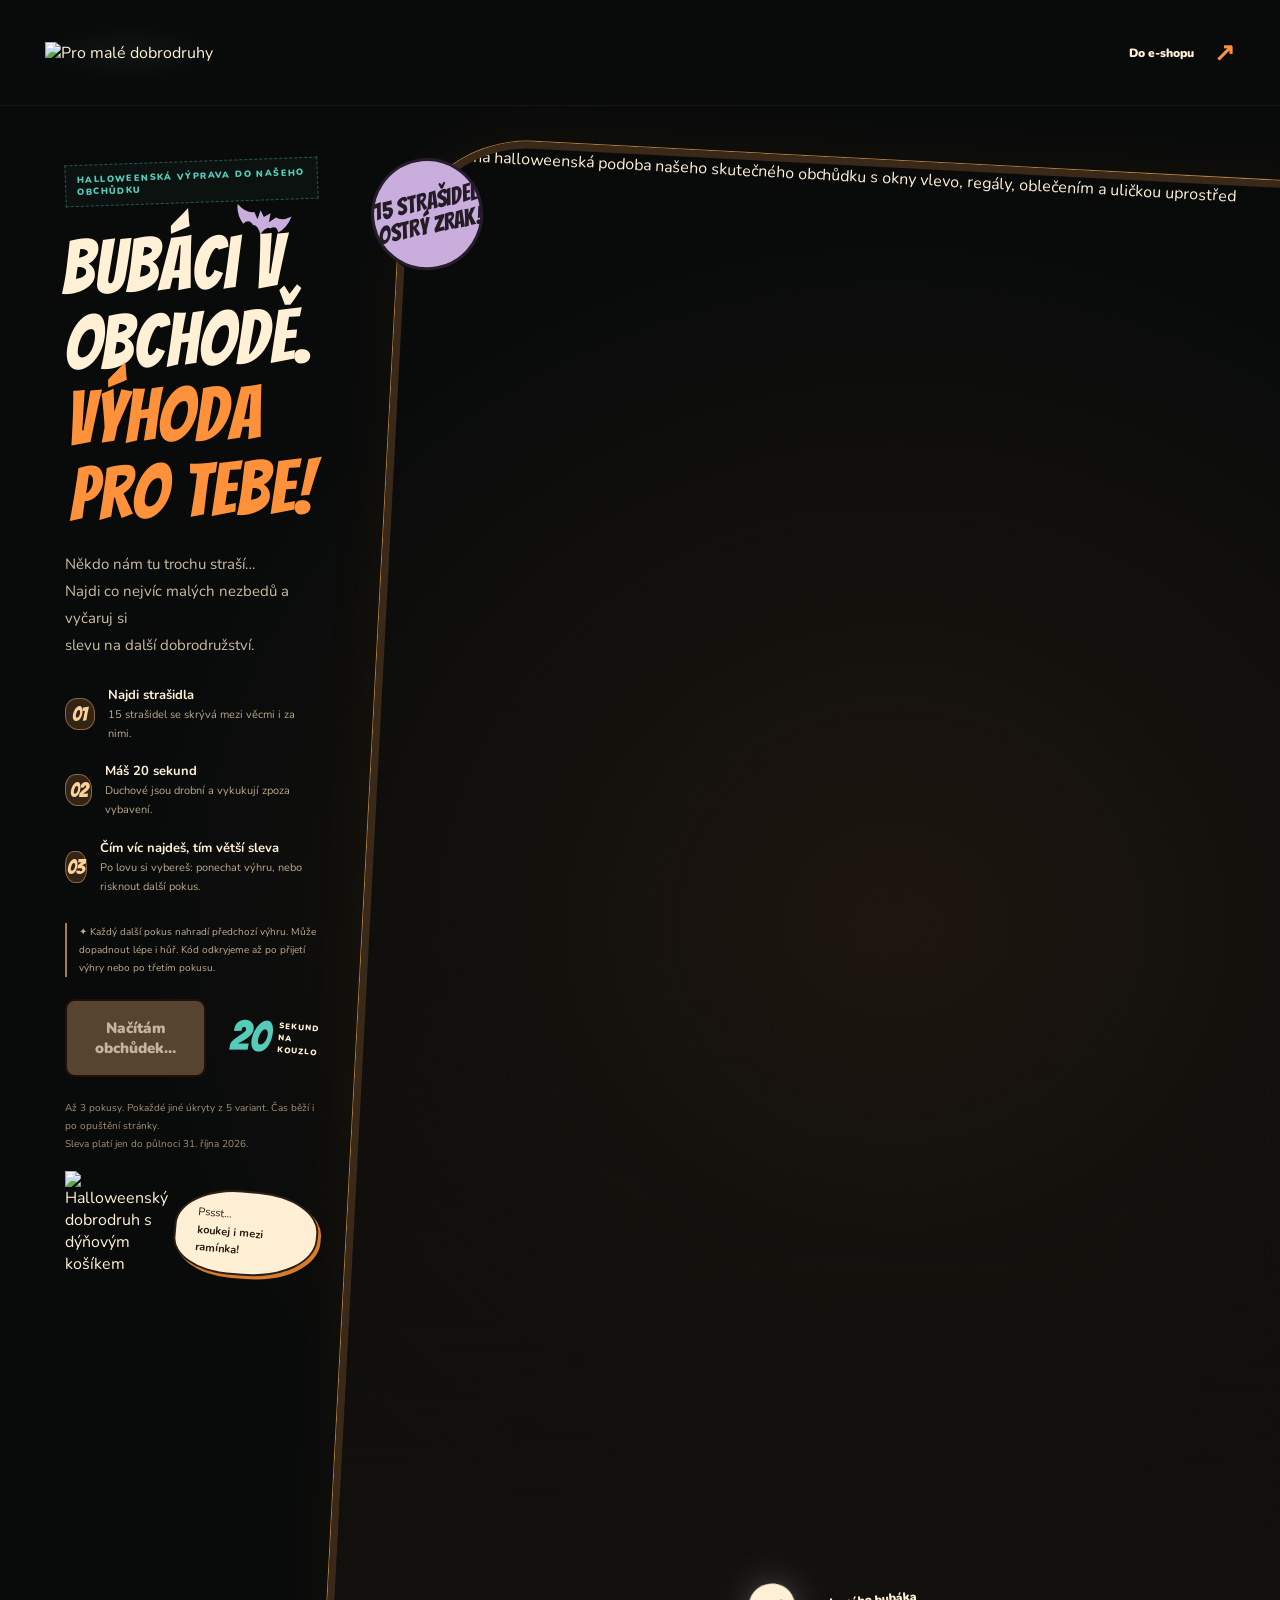
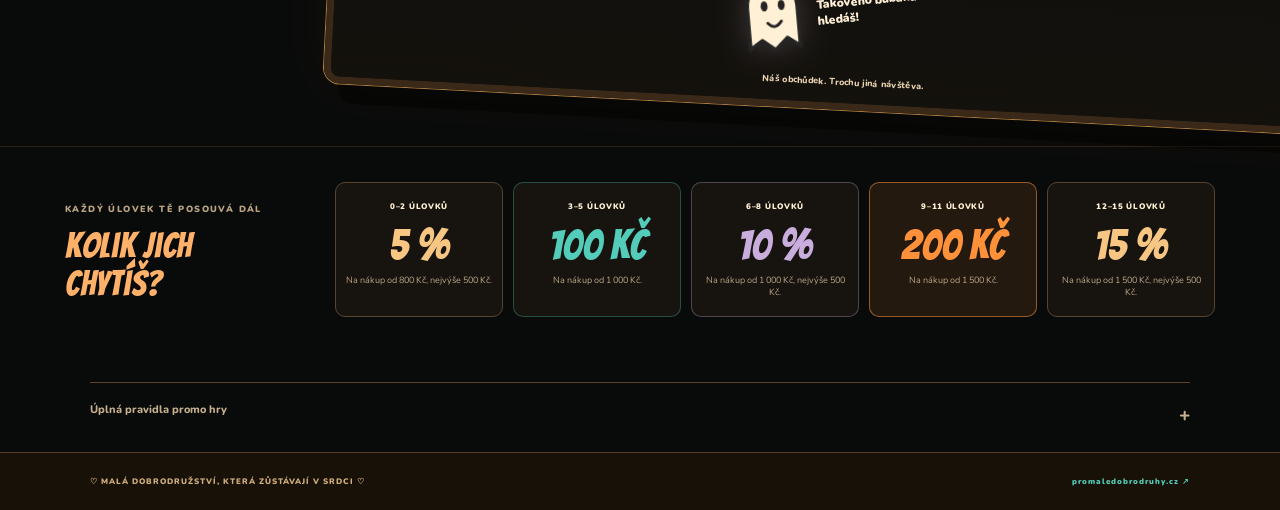
==== commit 79ecf52d: "Limit Halloween hunt to three attempts and preserve previous results" ====
--- a/lov-strasidel/index.html
+++ b/lov-strasidel/index.html
@@ -2,9 +2,9 @@
 <svg class="svg-library" width="0" height="0" aria-hidden="true"><defs><symbol id="ghost" viewBox="0 0 60 76"><path d="M8 66V30C8 1 51 0 52 30v36l-11-8-11 10-11-9Z" fill="currentColor" stroke="#242424" stroke-width="3.5" stroke-linejoin="round"/><ellipse cx="23" cy="29" rx="3" ry="4.5" fill="#242424"/><ellipse cx="38" cy="29" rx="3" ry="4.5" fill="#242424"/><path d="M25 44q6 7 12-1" fill="none" stroke="#242424" stroke-width="2.5" stroke-linecap="round"/></symbol><symbol id="bat" viewBox="0 0 120 65"><path d="M7 9q20 14 35 8l9 12 2-18 9 11 11-10 1 18 11-12q14 4 29-9-3 23-18 36-7-14-17-4-7-4-16 15-10-18-18-14-10-11-19 2Q9 29 7 9Z" fill="currentColor"/></symbol><symbol id="ghost-round" viewBox="0 0 60 76"><path d="M7 65V32C7 1 53 1 53 32v33l-12-7-11 10-11-10Z" fill="currentColor" stroke="#242424" stroke-width="3.5" stroke-linejoin="round"/><ellipse cx="23" cy="29" rx="3" ry="4.5" fill="#242424"/><ellipse cx="38" cy="29" rx="3" ry="4.5" fill="#242424"/><path d="M25 44q6 7 12-1" fill="none" stroke="#242424" stroke-width="2.5" stroke-linecap="round"/></symbol><symbol id="ghost-tall" viewBox="0 0 60 76"><path d="M13 67V28C13-1 48-1 48 28v38l-9-8-9 10-9-9Z" fill="currentColor" stroke="#242424" stroke-width="3.5" stroke-linejoin="round"/><ellipse cx="23" cy="29" rx="3" ry="4.5" fill="#242424"/><ellipse cx="38" cy="29" rx="3" ry="4.5" fill="#242424"/><path d="M25 44q6 7 12-1" fill="none" stroke="#242424" stroke-width="2.5" stroke-linecap="round"/></symbol><symbol id="ghost-tail" viewBox="0 0 60 76"><path d="M7 65V29C7 3 51 1 51 29v27q0 9 7 12l-17-6-11 7-11-10Z" fill="currentColor" stroke="#242424" stroke-width="3.5" stroke-linejoin="round"/><ellipse cx="23" cy="29" rx="3" ry="4.5" fill="#242424"/><ellipse cx="38" cy="29" rx="3" ry="4.5" fill="#242424"/><path d="M25 44q6 7 12-1" fill="none" stroke="#242424" stroke-width="2.5" stroke-linecap="round"/></symbol><symbol id="ghost-wisp" viewBox="0 0 60 76"><path d="M8 65V31C8 5 45 0 50 27l3 32 5 8-17-8-11 10-11-9Z" fill="currentColor" stroke="#242424" stroke-width="3.5" stroke-linejoin="round"/><ellipse cx="23" cy="29" rx="3" ry="4.5" fill="#242424"/><ellipse cx="38" cy="29" rx="3" ry="4.5" fill="#242424"/><path d="M25 44q6 7 12-1" fill="none" stroke="#242424" stroke-width="2.5" stroke-linecap="round"/></symbol></defs></svg>
 <header class="site-header"><a href="#" id="home" aria-label="Pro malé dobrodruhy, úvod hry"><img src="logo-v1.webp" width="230" height="100" alt="Pro malé dobrodruhy"></a><a href="https://www.promaledobrodruhy.cz/" target="_blank" rel="noopener" class="shop-link">Do e-shopu <span>↗</span></a></header>
 <main>
-<section id="intro" class="screen intro-screen" aria-labelledby="intro-title"><div class="intro-copy"><span class="tag">HALLOWEENSKÁ VÝPRAVA DO NAŠEHO OBCHŮDKU</span><h1 id="intro-title">Bubáci v obchodě.<br><em>Výhoda pro tebe!</em><svg class="headline-bat" aria-hidden="true"><use href="#bat"/></svg></h1><p class="intro-lead">Někdo nám tu trochu straší…<br>Najdi co nejvíc malých nezbedů a vyčaruj si<br class="desktop"> slevu na další dobrodružství.</p><div class="quick-rules"><div><span>01</span><p><b>Najdi strašidla</b><br>15 strašidel se skrývá mezi věcmi i za nimi.</p></div><div><span>02</span><p><b>Máš 20 sekund</b><br>Duchové jsou drobní a vykukují zpoza vybavení.</p></div><div><span>03</span><p><b>Čím víc najdeš, tím větší sleva</b><br>Po lovu si vybereš: ponechat výhru, nebo risknout další pokus.</p></div></div><p class="attempt-intro">✦ Každý další pokus nahradí předchozí výhru. Může dopadnout lépe i hůř. Kód odkryjeme až po přijetí výhry nebo po pátém pokusu.</p><div class="start-row"><button id="start" class="button primary" disabled>Načítám obchůdek…</button><div class="time-badge"><b>20</b><span>SEKUND<br>NA KOUZLO</span></div></div><p id="start-error" role="alert" class="error"></p><p class="fine-print">Až 5 pokusů. Pokaždé jiné úkryty z 5 variant. Čas běží i po opuštění stránky.<br>Sleva platí jen do půlnoci 31. října 2026.</p><div class="mascot-note"><img src="dobrodruh-v1.webp" alt="Halloweenský dobrodruh s dýňovým košíkem"><p>Pssst…<br><b>koukej i mezi ramínka!</b></p></div></div><div class="shop-preview"><span class="preview-sticker">15 STRAŠIDEL<br>OSTRÝ ZRAK!</span><img id="preview-image" src="shop-preview-v1.webp" srcset="shop-preview-v1.webp 640w, shop-v1.webp 1024w" sizes="(max-width: 760px) 90vw, 560px" width="1024" height="1536" fetchpriority="high" decoding="async" alt="Kreslená halloweenská podoba našeho skutečného obchůdku s okny vlevo, regály, oblečením a uličkou uprostřed"><div class="preview-shade"></div><div class="ghost-example"><svg aria-hidden="true"><use href="#ghost"/></svg><span>Takového bubáka hledáš!</span></div><span class="preview-caption">Náš obchůdek. Trochu jiná návštěva.</span></div></section>
+<section id="intro" class="screen intro-screen" aria-labelledby="intro-title"><div class="intro-copy"><span class="tag">HALLOWEENSKÁ VÝPRAVA DO NAŠEHO OBCHŮDKU</span><h1 id="intro-title">Bubáci v obchodě.<br><em>Výhoda pro tebe!</em><svg class="headline-bat" aria-hidden="true"><use href="#bat"/></svg></h1><p class="intro-lead">Někdo nám tu trochu straší…<br>Najdi co nejvíc malých nezbedů a vyčaruj si<br class="desktop"> slevu na další dobrodružství.</p><div class="quick-rules"><div><span>01</span><p><b>Najdi strašidla</b><br>15 strašidel se skrývá mezi věcmi i za nimi.</p></div><div><span>02</span><p><b>Máš 20 sekund</b><br>Duchové jsou drobní a vykukují zpoza vybavení.</p></div><div><span>03</span><p><b>Čím víc najdeš, tím větší sleva</b><br>Po lovu si vybereš: ponechat výhru, nebo risknout další pokus.</p></div></div><p class="attempt-intro">✦ Každý další pokus nahradí předchozí výhru. Může dopadnout lépe i hůř. Kód odkryjeme až po přijetí výhry nebo po třetím pokusu.</p><div class="start-row"><button id="start" class="button primary" disabled>Načítám obchůdek…</button><div class="time-badge"><b>20</b><span>SEKUND<br>NA KOUZLO</span></div></div><p id="start-error" role="alert" class="error"></p><p class="fine-print">Až 3 pokusy. Pokaždé jiné úkryty z 5 variant. Čas běží i po opuštění stránky.<br>Sleva platí jen do půlnoci 31. října 2026.</p><div class="mascot-note"><img src="dobrodruh-v1.webp" alt="Halloweenský dobrodruh s dýňovým košíkem"><p>Pssst…<br><b>koukej i mezi ramínka!</b></p></div></div><div class="shop-preview"><span class="preview-sticker">15 STRAŠIDEL<br>OSTRÝ ZRAK!</span><img id="preview-image" src="shop-preview-v1.webp" srcset="shop-preview-v1.webp 640w, shop-v1.webp 1024w" sizes="(max-width: 760px) 90vw, 560px" width="1024" height="1536" fetchpriority="high" decoding="async" alt="Kreslená halloweenská podoba našeho skutečného obchůdku s okny vlevo, regály, oblečením a uličkou uprostřed"><div class="preview-shade"></div><div class="ghost-example"><svg aria-hidden="true"><use href="#ghost"/></svg><span>Takového bubáka hledáš!</span></div><span class="preview-caption">Náš obchůdek. Trochu jiná návštěva.</span></div></section>
 <section id="reward-guide" class="reward-guide" aria-labelledby="reward-title"><div class="reward-heading"><span class="eyebrow">KAŽDÝ ÚLOVEK TĚ POSOUVÁ DÁL</span><h2 id="reward-title">Kolik jich chytíš?</h2></div><div class="reward-tiers"><div><span>0–2 ÚLOVKŮ</span><b>5 %</b><em>Na nákup od 800 Kč, nejvýše 500 Kč.</em></div><div><span>3–5 ÚLOVKŮ</span><b>100 Kč</b><em>Na nákup od 1 000 Kč.</em></div><div><span>6–8 ÚLOVKŮ</span><b>10 %</b><em>Na nákup od 1 000 Kč, nejvýše 500 Kč.</em></div><div><span>9–11 ÚLOVKŮ</span><b>200 Kč</b><em>Na nákup od 1 500 Kč.</em></div><div><span>12–15 ÚLOVKŮ</span><b>15 %</b><em>Na nákup od 1 500 Kč, nejvýše 500 Kč.</em></div></div></section>
-<section id="play" class="screen play-screen" hidden aria-labelledby="play-title"><div class="play-top"><div><span class="attempt-chip" id="attempt-label">POKUS 1 / 5</span><span class="eyebrow">LOV STRAŠIDEL</span><h2 id="play-title">Kdepak se schováváte?</h2></div><button id="zoom" class="small-button" aria-pressed="false">⊕ Zvětšit scénu</button></div><div class="play-layout"><aside class="game-sidebar"><div class="side-mascot"><img src="dobrodruh-v1.webp" alt=""><p>Najdi mě!<svg aria-hidden="true"><use href="#ghost"/></svg></p></div><div class="side-tip"><b>Malí, ale dobře schovaní.</b><p>Někdy vykukuje jen kousek tvářičky za pultem nebo oblečením. Hledej jen drobné části jejich tváří.</p></div><p class="side-footnote">Na mobilu můžeš scénu zvětšit a posouvat prstem.</p></aside><div class="game-center"><div class="hud"><div class="timer-wrap"><span>ZBÝVÁ</span><b id="time">0:20</b><div class="time-track"><i id="time-fill"></i></div></div><div class="score-wrap"><span>NALEZENO</span><b><span id="score">0</span><small> / 15</small></b></div><div class="reward-wrap"><span>TVÁ SLEVA</span><b id="live-reward">5 %</b></div></div><div id="scene-scroll" class="scene-scroll" tabindex="0" role="region" aria-label="Herní scéna obchůdku. Při zvětšení lze scénu posouvat."><div id="scene" class="scene"><img id="scene-image" src="shop-v1.webp" alt="Halloweensky vyzdobený obchod. Najdi ukrytá strašidla mezi regály, oblečením a dekoracemi." draggable="false"><div id="targets"></div><div id="foreground" aria-hidden="true"></div><div id="countdown" class="countdown" hidden><span>PŘIPRAV OSTRÝ ZRAK</span><b id="count-number">3</b><p>Za chvíli vypustíme strašidla…</p></div></div></div><div class="game-bottom"><p id="next-reward">Ještě 5 strašidel pro slevu 10 %.</p><button id="back-result" class="small-button" hidden>Zpět k mému kódu ↗</button><span id="play-hint">Každé strašidlo můžeš chytit jen jednou.</span></div></div><aside class="progress-sidebar"><span class="eyebrow">CESTA ZA VÝHODOU</span><ol id="progress-tiers"><li data-min="12"><b>15 %</b><span>od 12 úlovků</span></li><li data-min="9"><b>200 Kč</b><span>od 9 úlovků</span></li><li data-min="6"><b>10 %</b><span>od 6 úlovků</span></li><li data-min="3"><b>100 Kč</b><span>od 3 úlovků</span></li><li data-min="0"><b>5 %</b><span>od 0 úlovků</span></li></ol><p>Jen do půlnoci<br><b>31. října</b></p></aside></div></section>
+<section id="play" class="screen play-screen" hidden aria-labelledby="play-title"><div class="play-top"><div><span class="attempt-chip" id="attempt-label">POKUS 1 / 3</span><span class="eyebrow">LOV STRAŠIDEL</span><h2 id="play-title">Kdepak se schováváte?</h2></div><button id="zoom" class="small-button" aria-pressed="false">⊕ Zvětšit scénu</button></div><div class="play-layout"><aside class="game-sidebar"><div class="side-mascot"><img src="dobrodruh-v1.webp" alt=""><p>Najdi mě!<svg aria-hidden="true"><use href="#ghost"/></svg></p></div><div class="side-tip"><b>Malí, ale dobře schovaní.</b><p>Někdy vykukuje jen kousek tvářičky za pultem nebo oblečením. Hledej jen drobné části jejich tváří.</p></div><p class="side-footnote">Na mobilu můžeš scénu zvětšit a posouvat prstem.</p></aside><div class="game-center"><div class="hud"><div class="timer-wrap"><span>ZBÝVÁ</span><b id="time">0:20</b><div class="time-track"><i id="time-fill"></i></div></div><div class="score-wrap"><span>NALEZENO</span><b><span id="score">0</span><small> / 15</small></b></div><div class="reward-wrap"><span>TVÁ SLEVA</span><b id="live-reward">5 %</b></div></div><div id="scene-scroll" class="scene-scroll" tabindex="0" role="region" aria-label="Herní scéna obchůdku. Při zvětšení lze scénu posouvat."><div id="scene" class="scene"><img id="scene-image" src="shop-v1.webp" alt="Halloweensky vyzdobený obchod. Najdi ukrytá strašidla mezi regály, oblečením a dekoracemi." draggable="false"><div id="targets"></div><div id="foreground" aria-hidden="true"></div><div id="countdown" class="countdown" hidden><span>PŘIPRAV OSTRÝ ZRAK</span><b id="count-number">3</b><p>Za chvíli vypustíme strašidla…</p></div></div></div><div class="game-bottom"><p id="next-reward">Ještě 5 strašidel pro slevu 10 %.</p><button id="back-result" class="small-button" hidden>Zpět k mému kódu ↗</button><span id="play-hint">Každé strašidlo můžeš chytit jen jednou.</span></div></div><aside class="progress-sidebar"><span class="eyebrow">CESTA ZA VÝHODOU</span><ol id="progress-tiers"><li data-min="12"><b>15 %</b><span>od 12 úlovků</span></li><li data-min="9"><b>200 Kč</b><span>od 9 úlovků</span></li><li data-min="6"><b>10 %</b><span>od 6 úlovků</span></li><li data-min="3"><b>100 Kč</b><span>od 3 úlovků</span></li><li data-min="0"><b>5 %</b><span>od 0 úlovků</span></li></ol><p>Jen do půlnoci<br><b>31. října</b></p></aside></div></section>
 <section id="results" class="screen result-screen" hidden aria-labelledby="result-title"><div class="result-art"><img src="dobrodruh-v1.webp" alt="Dobrodruh slaví tvůj halloweenský úlovek"><svg class="result-ghost" aria-hidden="true"><use href="#ghost"/></svg><span>✧</span></div><div class="result-card"><span class="tag">ABRAKADABRA… MÁŠ DOLOVENO!</span><p id="result-stage" class="result-stage">VÝSLEDEK POKUSU</p><div class="result-count"><b id="final-score">0</b><span>Z 15 STRAŠIDEL</span></div><h1 id="result-title">Vyčaroval/a sis<br><em>slevu <span id="final-percent">5 %</span>!</em></h1><p id="result-description"></p><div id="decision" class="decision" hidden><h2>Zkusíš štěstí ještě jednou?</h2><p>Další pokus <b>nahradí tuto odměnu</b>. Výhra může být vyšší i nižší. K předchozí už se nevrátíš. Zobrazením kódu hra končí.</p><button id="accept" class="button primary">Zobrazit kód ↗</button><button id="retry" class="button retry-button">Hrát ještě jednou</button><span>Nový pokus = nové úkryty. Stejná varianta se neopakuje.</span></div><div id="final-actions" hidden><div class="coupon"><span>TVŮJ SLEVOVÝ KÓD</span><div><b id="coupon-code"></b><button id="copy" class="small-button">Zkopírovat</button></div></div><p id="copy-status" role="status"></p><p class="expiry">⏳ Kód platí pouze do dnešní půlnoci (31. 10. 2026).</p><a class="button primary" href="https://www.promaledobrodruhy.cz/" target="_blank" rel="noopener">Vybrat si dobrodružství <span>↗</span></a><button id="review" class="review-button">Prohlédnout, kde se strašidla schovávala</button><p id="reward-condition" class="fine-print"></p><p class="fine-print">Ukázka promo akce — kód čeká na aktivaci v e-shopu.</p></div></div></section>
-<details id="full-rules"><summary>Úplná pravidla promo hry <span>+</span></summary><div><p>Email a newsletterový souhlas se zadávají v popupu na e-shopu. V samotné hře se email znovu nezadává ani neodesílá.</p><p>Máš nejvýše 5 pokusů po 20 sekundách. Pro každý pokus se použije jiná z 5 variant. Po každém z prvních čtyř pokusů výhru přijmeš, nebo zahodíš a zkusíš další pokus. Předchozí výhra se neuchovává. Po pátém pokusu se přijme poslední výsledek. Jediný přednastavený kód se zobrazí až po uzavření hry.</p><p>V obchodě je 15 strašidel. Některá vykukují zpoza regálů a oblečení ve druhé vrstvě. Čas běží i po opuštění stránky. Každý duch se počítá jednou; hra končí po 20 sekundách nebo nalezení všech.</p><p>0–2 úlovky: 5 % od 800 Kč; 3–5: 100 Kč od 1 000 Kč; 6–8: 10 % od 1 000 Kč; 9–11: 200 Kč od 1 500 Kč; 12–15: 15 % od 1 500 Kč. Procentní slevy mají limit 500 Kč. Minimum je cena zboží před uplatněním kódu, bez dopravy. Výhody se nekombinují. Pořadí vyjadřuje úroveň hry; výhodnost záleží na hodnotě košíku. Platnost do půlnoci 31. října 2026, čas v Praze. Kódy je potřeba před kampaní aktivovat v e-shopu.</p><p>Limit pokusů a výsledek uchovává tento prohlížeč. Vymazání dat nebo jiné zařízení limit obejde; email není ověřenou identitou. Jde o připravovanou promo akci.</p></div></details>
+<details id="full-rules"><summary>Úplná pravidla promo hry <span>+</span></summary><div><p>Email a newsletterový souhlas se zadávají v popupu na e-shopu. V samotné hře se email znovu nezadává ani neodesílá.</p><p>Máš nejvýše 3 pokusy po 20 sekundách. Pro každý pokus se použije jiná z 5 variant. Po každém z prvních dvou pokusů výhru přijmeš, nebo zahodíš a zkusíš další pokus. Předchozí výhra se neuchovává. Po třetím pokusu se přijme poslední výsledek. Jediný přednastavený kód se zobrazí až po uzavření hry.</p><p>V obchodě je 15 strašidel. Některá vykukují zpoza regálů a oblečení ve druhé vrstvě. Čas běží i po opuštění stránky. Každý duch se počítá jednou; hra končí po 20 sekundách nebo nalezení všech.</p><p>0–2 úlovky: 5 % od 800 Kč; 3–5: 100 Kč od 1 000 Kč; 6–8: 10 % od 1 000 Kč; 9–11: 200 Kč od 1 500 Kč; 12–15: 15 % od 1 500 Kč. Procentní slevy mají limit 500 Kč. Minimum je cena zboží před uplatněním kódu, bez dopravy. Výhody se nekombinují. Pořadí vyjadřuje úroveň hry; výhodnost záleží na hodnotě košíku. Platnost do půlnoci 31. října 2026, čas v Praze. Kódy je potřeba před kampaní aktivovat v e-shopu.</p><p>Limit pokusů a výsledek uchovává tento prohlížeč. Vymazání dat nebo jiné zařízení limit obejde; email není ověřenou identitou. Jde o připravovanou promo akci.</p></div></details>
 </main><footer><span>♡ MALÁ DOBRODRUŽSTVÍ, KTERÁ ZŮSTÁVAJÍ V SRDCI ♡</span><a href="https://www.promaledobrodruhy.cz/" target="_blank" rel="noopener">promaledobrodruhy.cz ↗</a></footer><div id="live" class="sr-only" aria-live="polite"></div><script type="module" src="app.js"></script></body></html>
--- a/lov-strasidel/style.css
+++ b/lov-strasidel/style.css
@@ -11,8 +11,8 @@
 /* A dissolving ivory contour and eerie mint/amber halo, rendered from the original logo. */
 .site-header #home{display:block;position:relative;isolation:isolate}.site-header #home:before{content:'';position:absolute;inset:8% -10%;z-index:-1;background:radial-gradient(ellipse at 30% 55%,#65e6bc24,transparent 65%),radial-gradient(ellipse at 75% 40%,#ff9a4624,transparent 67%);filter:blur(13px);pointer-events:none}.site-header #home img{opacity:.97;filter:blur(.3px) drop-shadow(0 0 1.8px #fff4d7cc) drop-shadow(0 0 5px #eaffd95c) drop-shadow(0 0 11px #75e9c755) drop-shadow(0 0 20px #ff9b352e);animation:haunted-logo 7s ease-in-out infinite}.site-header #home:hover img{filter:blur(.25px) drop-shadow(0 0 3px #fff4d7bb) drop-shadow(0 0 9px #afffe178) drop-shadow(0 0 22px #ff9b3555)}@keyframes haunted-logo{0%,100%{opacity:.96}47%{opacity:.83}53%{opacity:1}58%{opacity:.93}}@media(max-width:760px){.attempt-intro{font-size:9px}.attempt-chip{font-size:8px;padding:4px 8px}.decision{padding:17px}.decision h2{font-size:29px}.decision p{font-size:10px}.decision .button{font-size:11px}.result-stage{font-size:9px!important}.site-header #home img{filter:blur(.28px) drop-shadow(0 0 2px #fff4d7bb) drop-shadow(0 0 7px #75e9c766) drop-shadow(0 0 14px #ff9b3533)}}
 /* Registered shop layers: ghosts may sit between the full scene and its foreground furniture. */
-.scene>img{z-index:0}#targets{z-index:auto}.target{z-index:3}.target.behind-object{z-index:1}#foreground{position:absolute;inset:0;pointer-events:none;z-index:2}.foreground-piece{position:absolute;inset:0;background:url('shop.png') center / 100% 100% no-repeat;pointer-events:none}.target.just-found,.review-mode .target{z-index:4}.countdown{z-index:10}
+.scene>img{z-index:0}#targets{z-index:auto}.target{z-index:3}.target.behind-object{z-index:1}#foreground{position:absolute;inset:0;pointer-events:none;z-index:2}.foreground-piece{position:absolute;inset:0;background:url('shop-v1.webp') center / 100% 100% no-repeat;pointer-events:none}.target.just-found,.review-mode .target{z-index:4}.countdown{z-index:10}
 /* Keep the original high-resolution letterforms sharp. Only the independent halo is blurred. */
-.site-header #home img,.site-header #home:hover img{filter:none;opacity:1;animation:none;transform:none;image-rendering:auto}.site-header #home:before{inset:10% -7%;background:radial-gradient(ellipse,#a5ffdb28,transparent 69%);filter:blur(13px)}.site-header #home:after{content:'';position:absolute;inset:0;background:url('logo.png') center / contain no-repeat;z-index:-1;filter:blur(7px);opacity:.2;pointer-events:none}@media(max-width:760px){.site-header #home img,.site-header #home:hover img{filter:none;opacity:1;animation:none;transform:none}.site-header #home:after{filter:blur(5px);opacity:.11}.site-header #home:before{opacity:.65}}
+.site-header #home img,.site-header #home:hover img{filter:none;opacity:1;animation:none;transform:none;image-rendering:auto}.site-header #home:before{inset:10% -7%;background:radial-gradient(ellipse,#a5ffdb28,transparent 69%);filter:blur(13px)}.site-header #home:after{content:'';position:absolute;inset:0;background:url('logo-v1.webp') center / contain no-repeat;z-index:-1;filter:blur(7px);opacity:.2;pointer-events:none}@media(max-width:760px){.site-header #home img,.site-header #home:hover img{filter:none;opacity:1;animation:none;transform:none}.site-header #home:after{filter:blur(5px);opacity:.11}.site-header #home:before{opacity:.65}}
 
 .reward-tiers{grid-template-columns:repeat(5,1fr)}#email{width:100%;padding:15px;border:1px solid #4dc9b5;border-radius:10px;background:#141918;color:white;font:inherit;margin:8px 0 14px}.email-label{font-weight:800}.consent{display:flex;gap:12px;align-items:flex-start;font-size:13px;line-height:1.6}.consent input{flex:none;width:20px;height:20px;accent-color:#4dc9b5}.honeypot{position:absolute;left:-9999px}#entry-form{max-width:500px}#entry-form a{color:#4dc9b5}@media(max-width:700px){.reward-tiers{grid-template-columns:repeat(2,1fr)}}
